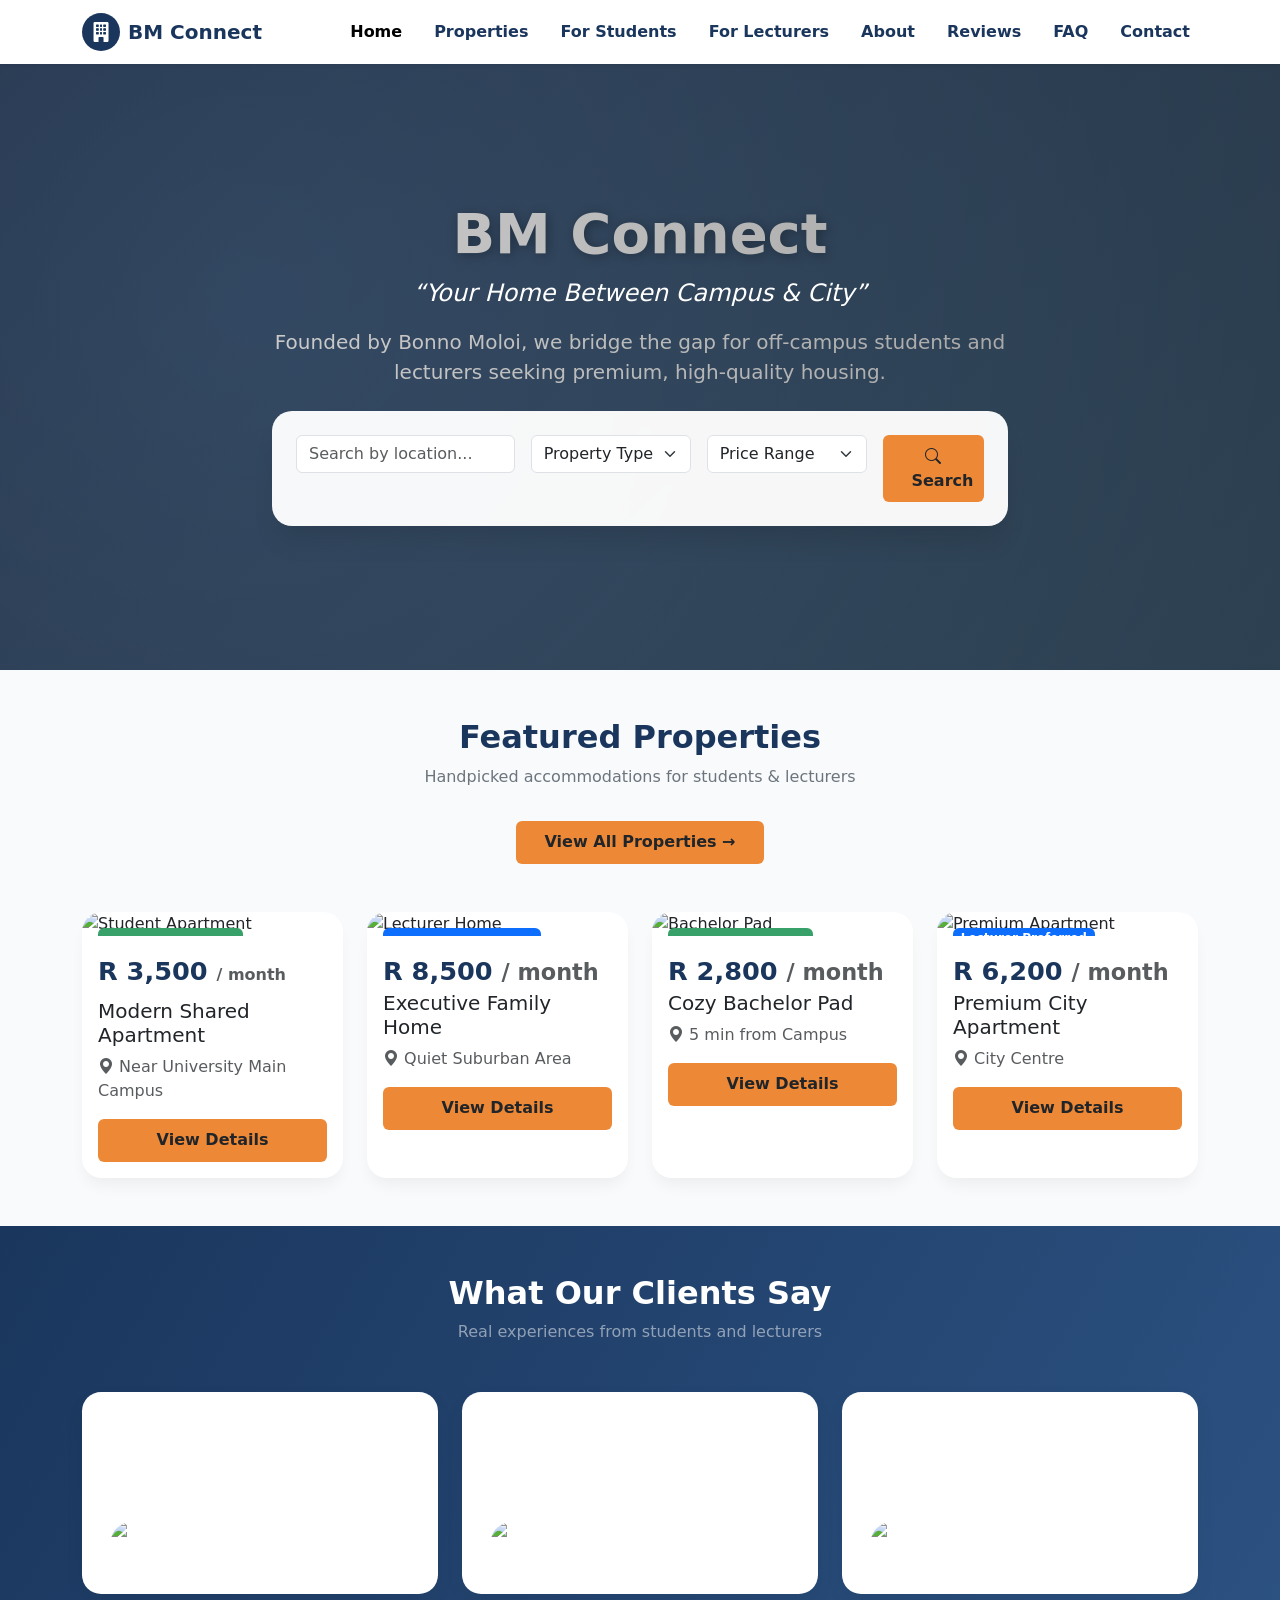
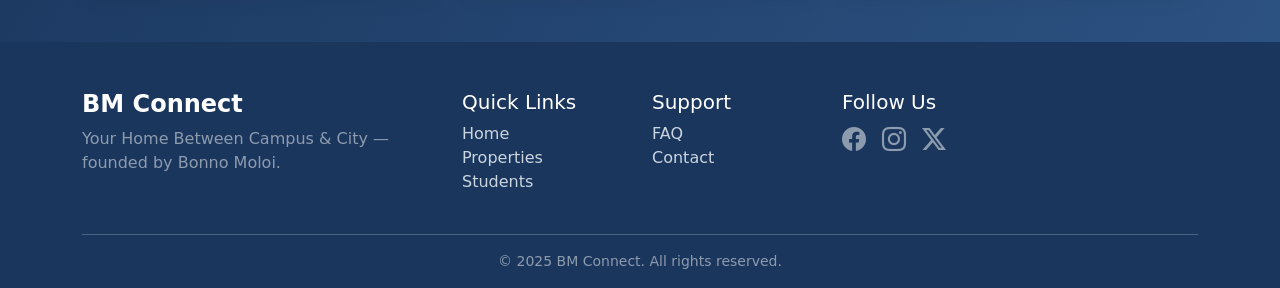
==== index.html @ 3370042e "Update index.html" ====
<!DOCTYPE html>
<html lang="en">
<head>
    <meta charset="UTF-8">
    <meta name="viewport" content="width=device-width, initial-scale=1.0">
    <title>BM Connect - Your Home Between Campus & City</title>
    <!-- Bootstrap 5 CSS + Icons -->
    <link href="https://cdn.jsdelivr.net/npm/bootstrap@5.3.0-alpha1/dist/css/bootstrap.min.css" rel="stylesheet">
    <link rel="stylesheet" href="https://cdn.jsdelivr.net/npm/bootstrap-icons@1.11.3/font/bootstrap-icons.min.css">
    <!-- Custom CSS -->
    <link rel="stylesheet" href="style.css">
</head>
<body>

    <!-- Navigation Bar -->
    <nav class="navbar navbar-expand-lg bg-white shadow-sm fixed-top py-2">
        <div class="container">
            <a class="navbar-brand fw-bold d-flex align-items-center" href="index.html">
                <div class="logo-icon me-2">
                    <i class="bi bi-building-fill text-white"></i>
                </div>
                <span style="color: #1a365d;">BM Connect</span>
            </a>
            <button class="navbar-toggler" type="button" data-bs-toggle="collapse" data-bs-target="#bmNavbar">
                <span class="navbar-toggler-icon"></span>
            </button>
            <div class="collapse navbar-collapse" id="bmNavbar">
                <ul class="navbar-nav ms-auto mb-2 mb-lg-0 gap-lg-3">
                    <li class="nav-item"><a class="nav-link active" href="index.html">Home</a></li>
                    <li class="nav-item"><a class="nav-link" href="properties.html">Properties</a></li>
                    <li class="nav-item"><a class="nav-link" href="student.html">For Students</a></li>
                    <li class="nav-item"><a class="nav-link" href="lecturer.html">For Lecturers</a></li>
                    <li class="nav-item"><a class="nav-link" href="about.html">About</a></li>
                    <li class="nav-item"><a class="nav-link" href="#reviews">Reviews</a></li>
                    <li class="nav-item"><a class="nav-link" href="faq.html">FAQ</a></li>
                    <li class="nav-item"><a class="nav-link" href="contact.html">Contact</a></li>
                </ul>
            </div>
        </div>
    </nav>

    <!-- Hero Section -->
    <section class="hero-section">
        <div class="container py-5">
            <div class="row justify-content-center text-center">
                <div class="col-lg-8">
                    <h1 class="hero-title">BM Connect</h1>
                    <p class="hero-tagline">“Your Home Between Campus & City”</p>
                    <p class="lead mb-4 opacity-90">Founded by Bonno Moloi, we bridge the gap for off-campus students and lecturers seeking premium, high-quality housing.</p>
                    <div class="search-card p-4 mt-3">
                        <div class="row g-3">
                            <div class="col-md-4"><input type="text" class="form-control" placeholder="Search by location..."></div>
                            <div class="col-md-3"><select class="form-select"><option>Property Type</option><option>Apartment</option><option>Shared</option></select></div>
                            <div class="col-md-3"><select class="form-select"><option>Price Range</option><option>R2,000 - 4,000</option><option>R4,000 - 7,000</option></select></div>
                            <div class="col-md-2"><button class="btn btn-bm w-100"><i class="bi bi-search"></i> Search</button></div>
                        </div>
                    </div>
                </div>
            </div>
        </div>
    </section>

    <!-- Featured Properties Preview -->
    <section class="py-5">
        <div class="container">
            <div class="text-center mb-5">
                <h2 class="fw-bold" style="color: var(--primary-dark);">Featured Properties</h2>
                <p class="text-secondary">Handpicked accommodations for students & lecturers</p>
                <a href="properties.html" class="btn btn-bm mt-3">View All Properties →</a>
            </div>
            <div class="row g-4">
                <div class="col-md-6 col-lg-3">
                    <div class="property-card card h-100">
                        <div class="position-relative overflow-hidden"><img src="images/property-student-1.jpg" class="property-img card-img-top" alt="Student Apartment"><span class="badge position-absolute top-0 start-0 m-3 badge-student px-3 py-2">Student Friendly</span></div>
                        <div class="card-body"><div class="price-tag">R 3,500 <small class="text-muted fs-6">/ month</small></div><h5 class="card-title mt-2">Modern Shared Apartment</h5><p class="card-text text-muted"><i class="bi bi-geo-alt-fill"></i> Near University Main Campus</p><a href="contact.html" class="btn btn-bm w-100">View Details</a></div>
                    </div>
                </div>
                <div class="col-md-6 col-lg-3">
                    <div class="property-card card h-100">
                        <div class="position-relative overflow-hidden"><img src="images/property-lecturer-1.jpg" class="property-img card-img-top" alt="Lecturer Home"><span class="badge position-absolute top-0 start-0 m-3 bg-primary px-3 py-2">Lecturer Preferred</span></div>
                        <div class="card-body"><div class="price-tag">R 8,500 <small class="text-muted">/ month</small></div><h5 class="card-title">Executive Family Home</h5><p class="card-text text-muted"><i class="bi bi-geo-alt-fill"></i> Quiet Suburban Area</p><a href="contact.html" class="btn btn-bm w-100">View Details</a></div>
                    </div>
                </div>
                <div class="col-md-6 col-lg-3">
                    <div class="property-card card h-100">
                        <div class="position-relative overflow-hidden"><img src="images/property-student-2.jpg" class="property-img card-img-top" alt="Bachelor Pad"><span class="badge position-absolute top-0 start-0 m-3 badge-student px-3 py-2">Student Friendly</span></div>
                        <div class="card-body"><div class="price-tag">R 2,800 <small class="text-muted">/ month</small></div><h5 class="card-title">Cozy Bachelor Pad</h5><p class="card-text text-muted"><i class="bi bi-geo-alt-fill"></i> 5 min from Campus</p><a href="contact.html" class="btn btn-bm w-100">View Details</a></div>
                    </div>
                </div>
                <div class="col-md-6 col-lg-3">
                    <div class="property-card card h-100">
                        <div class="position-relative overflow-hidden"><img src="images/property-lecturer-2.jpg" class="property-img card-img-top" alt="Premium Apartment"><span class="badge position-absolute top-0 start-0 m-3 bg-primary">Lecturer Preferred</span></div>
                        <div class="card-body"><div class="price-tag">R 6,200 <small class="text-muted">/ month</small></div><h5 class="card-title">Premium City Apartment</h5><p class="card-text text-muted"><i class="bi bi-geo-alt-fill"></i> City Centre</p><a href="contact.html" class="btn btn-bm w-100">View Details</a></div>
                    </div>
                </div>
            </div>
        </div>
    </section>

    <!-- Reviews Section Preview -->
    <section id="reviews" class="py-5" style="background: linear-gradient(120deg, #1a365d, #2c5282); color: white;">
        <div class="container">
            <div class="text-center mb-5"><h2 class="fw-bold text-white">What Our Clients Say</h2><p class="text-white-50">Real experiences from students and lecturers</p></div>
            <div class="row g-4">
                <div class="col-md-4"><div class="review-card-custom"><div class="star-rating mb-2"></div><p>"BM Connect helped me find a safe, affordable apartment steps from campus. Great support!"</p><div class="d-flex align-items-center mt-3"><img src="images/reviewer-1.jpg" class="rounded-circle me-3" width="50" alt="Reviewer"><div><strong>Thabo M.</strong><br><small>3rd Year Student</small></div></div></div></div>
                <div class="col-md-4"><div class="review-card-custom"><div class="star-rating mb-2"></div><p>"As a lecturer, I needed peace and quiet. BM Connect found my family a perfect home."</p><div class="d-flex align-items-center mt-3"><img src="images/reviewer-2.jpg" class="rounded-circle me-3" width="50" alt="Reviewer"><div><strong>Dr. Sarah K.</strong><br><small>Senior Lecturer</small></div></div></div></div>
                <div class="col-md-4"><div class="review-card-custom"><div class="star-rating mb-2"></div><p>"Transparent pricing, real images, and fast response. Highly recommend BM Connect!"</p><div class="d-flex align-items-center mt-3"><img src="images/reviewer-3.jpg" class="rounded-circle me-3" width="50" alt="Reviewer"><div><strong>Lerato D.</strong><br><small>Postgraduate</small></div></div></div></div>
            </div>
        </div>
    </section>

    <!-- Footer -->
    <footer class="pt-5 pb-3">
        <div class="container">
            <div class="row gy-4">
                <div class="col-md-4"><h4 class="fw-bold text-white">BM Connect</h4><p class="text-white-50">Your Home Between Campus & City — founded by Bonno Moloi.</p></div>
                <div class="col-md-2"><h5 class="text-white">Quick Links</h5><ul class="list-unstyled"><li><a href="index.html" class="footer-link">Home</a></li><li><a href="properties.html" class="footer-link">Properties</a></li><li><a href="student.html" class="footer-link">Students</a></li></ul></div>
                <div class="col-md-2"><h5 class="text-white">Support</h5><ul class="list-unstyled"><li><a href="faq.html" class="footer-link">FAQ</a></li><li><a href="contact.html" class="footer-link">Contact</a></li></ul></div>
                <div class="col-md-4"><h5 class="text-white">Follow Us</h5><div class="d-flex gap-3 fs-4"><i class="bi bi-facebook text-white-50"></i><i class="bi bi-instagram text-white-50"></i><i class="bi bi-twitter-x text-white-50"></i></div></div>
            </div>
            <hr class="mt-4 opacity-25"><div class="text-center text-white-50 small">© 2025 BM Connect. All rights reserved.</div>
        </div>
    </footer>

    <script src="https://cdn.jsdelivr.net/npm/bootstrap@5.3.0-alpha1/dist/js/bootstrap.bundle.min.js"></script>
</body>
</html>
---- style.css ----
/* style.css */
/* CSS3 Custom Properties & additional styling beyond Bootstrap */
:root {
    --primary-dark: #1a365d;
    --primary-soft: #2c5282;
    --accent-orange: #ed8936;
    --accent-hover: #dd6b20;
    --text-muted-custom: #4a5568;
    --shadow-custom: 0 20px 25px -5px rgba(0, 0, 0, 0.1), 0 10px 10px -5px rgba(0, 0, 0, 0.02);
    --transition-smooth: all 0.3s cubic-bezier(0.25, 0.46, 0.45, 0.94);
}

body {
    font-family: 'Segoe UI', system-ui, 'Helvetica Neue', sans-serif;
    scroll-behavior: smooth;
    background-color: #f8fafc;
}

/* Navbar brand logo enhancement */
.navbar-brand .logo-icon {
    background: var(--primary-dark);
    width: 38px;
    height: 38px;
    display: inline-flex;
    align-items: center;
    justify-content: center;
    border-radius: 50%;
    margin-right: 8px;
    transition: var(--transition-smooth);
}

.navbar-brand:hover .logo-icon {
    transform: scale(1.05);
    background: var(--accent-orange);
}

.nav-link {
    font-weight: 600;
    color: var(--primary-dark);
    transition: var(--transition-smooth);
    position: relative;
}

.nav-link:hover, .nav-link.active {
    color: var(--accent-orange);
}

.nav-link::after {
    content: '';
    position: absolute;
    bottom: 0;
    left: 0;
    width: 0;
    height: 2px;
    background: var(--accent-orange);
    transition: width 0.25s ease;
}

.nav-link:hover::after {
    width: 100%;
}

/* Hero with Background Image CSS3 */
.hero-section {
    position: relative;
    background: linear-gradient(135deg, rgba(26,54,93,0.85), rgba(44,82,114,0.85)), url('images/hero-bg.jpg');
    background-size: cover;
    background-position: center 30%;
    padding: 6rem 0;
    margin-top: 56px;
    color: white;
}

.hero-section::before {
    content: '';
    position: absolute;
    inset: 0;
    background: radial-gradient(circle at 20% 40%, rgba(0,0,0,0.2) 0%, rgba(0,0,0,0.4) 100%);
    pointer-events: none;
}

.hero-title {
    font-size: 3.5rem;
    font-weight: 800;
    text-shadow: 2px 2px 12px rgba(0,0,0,0.3);
    animation: fadeInUp 0.7s ease-out;
}

.hero-tagline {
    font-size: 1.5rem;
    font-style: italic;
    font-weight: 500;
    animation: fadeInUp 0.7s 0.1s both;
}

.search-card {
    background: rgba(255,255,255,0.96);
    border-radius: 20px;
    backdrop-filter: blur(2px);
    box-shadow: var(--shadow-custom);
    animation: fadeInUp 0.7s 0.2s both;
}

@keyframes fadeInUp {
    from {
        opacity: 0;
        transform: translateY(30px);
    }
    to {
        opacity: 1;
        transform: translateY(0);
    }
}

/* Property card customization */
.property-card {
    border: none;
    border-radius: 1.25rem;
    overflow: hidden;
    transition: var(--transition-smooth);
    box-shadow: 0 10px 15px -3px rgba(0,0,0,0.05);
}

.property-card:hover {
    transform: translateY(-10px);
    box-shadow: 0 25px 30px -12px rgba(0,0,0,0.2);
}

.property-img {
    height: 220px;
    object-fit: cover;
    transition: transform 0.5s ease;
}

.property-card:hover .property-img {
    transform: scale(1.05);
}

.badge-student {
    background-color: #38a169;
}

.badge-lecturer {
    background-color: var(--primary-dark);
}

.price-tag {
    font-size: 1.6rem;
    font-weight: 800;
    color: var(--primary-dark);
}

/* Audience sections with image grids */
.audience-card {
    border-radius: 1.5rem;
    overflow: hidden;
    transition: all 0.3s;
    background: white;
}

.audience-img-main {
    height: 320px;
    object-fit: cover;
    width: 100%;
}

.mini-gallery img {
    height: 100px;
    object-fit: cover;
    border-radius: 1rem;
    transition: 0.2s;
    cursor: pointer;
}

.mini-gallery img:hover {
    transform: scale(1.02);
    box-shadow: 0 8px 20px rgba(0,0,0,0.1);
}

.feature-icon {
    background: var(--accent-orange);
    width: 28px;
    height: 28px;
    display: inline-flex;
    align-items: center;
    justify-content: center;
    border-radius: 50%;
    color: white;
    font-size: 0.85rem;
    margin-right: 12px;
}

/* About stats */
.stat-circle {
    background: #eef2ff;
    border-radius: 1rem;
    padding: 1.2rem;
    text-align: center;
}

.stat-number {
    font-size: 2.2rem;
    font-weight: 800;
    color: var(--primary-dark);
}

/* Review cards */
.review-card-custom {
    background: white;
    border-radius: 1.2rem;
    padding: 1.8rem;
    box-shadow: 0 8px 20px rgba(0,0,0,0.05);
    transition: 0.2s;
    height: 100%;
}

.review-card-custom:hover {
    transform: translateY(-5px);
}

.star-rating {
    color: #fbbf24;
    letter-spacing: 2px;
}

/* FAQ Accordion custom */
.faq-accordion .accordion-button:not(.collapsed) {
    background-color: var(--primary-dark);
    color: white;
}

.faq-accordion .accordion-button:focus {
    box-shadow: none;
    border-color: var(--accent-orange);
}

/* Contact & Map */
.contact-icon {
    width: 48px;
    height: 48px;
    background: var(--primary-dark);
    border-radius: 50%;
    display: inline-flex;
    align-items: center;
    justify-content: center;
    color: white;
    font-size: 1.3rem;
}

.map-placeholder {
    background: #e2e8f0;
    border-radius: 1rem;
    height: 200px;
    background-image: url('images/map-location.jpg');
    background-size: cover;
    background-position: center;
}

footer {
    background: var(--primary-dark);
    color: #e2e8f0;
}

.footer-link {
    color: #cbd5e0;
    text-decoration: none;
    transition: 0.2s;
}

.footer-link:hover {
    color: var(--accent-orange);
    padding-left: 5px;
}

.btn-bm {
    background: var(--accent-orange);
    border: none;
    padding: 0.6rem 1.8rem;
    font-weight: 600;
    transition: 0.2s;
}

.btn-bm:hover {
    background: var(--accent-hover);
    transform: translateY(-2px);
    box-shadow: 0 8px 20px rgba(237,137,54,0.3);
}

.btn-outline-bm {
    border: 2px solid var(--accent-orange);
    color: var(--accent-orange);
    background: transparent;
}

.btn-outline-bm:hover {
    background: var(--accent-orange);
    color: white;
}

.page-header {
    background: linear-gradient(135deg, var(--primary-dark), var(--primary-soft));
    color: white;
    padding: 100px 0 60px;
    margin-top: 56px;
    text-align: center;
}

.page-header h1 {
    font-size: 3rem;
    font-weight: 800;
}

@media (max-width: 768px) {
    .hero-title {
        font-size: 2.2rem;
    }
    .hero-tagline {
        font-size: 1.2rem;
    }
    .page-header h1 {
        font-size: 2rem;
    }
}
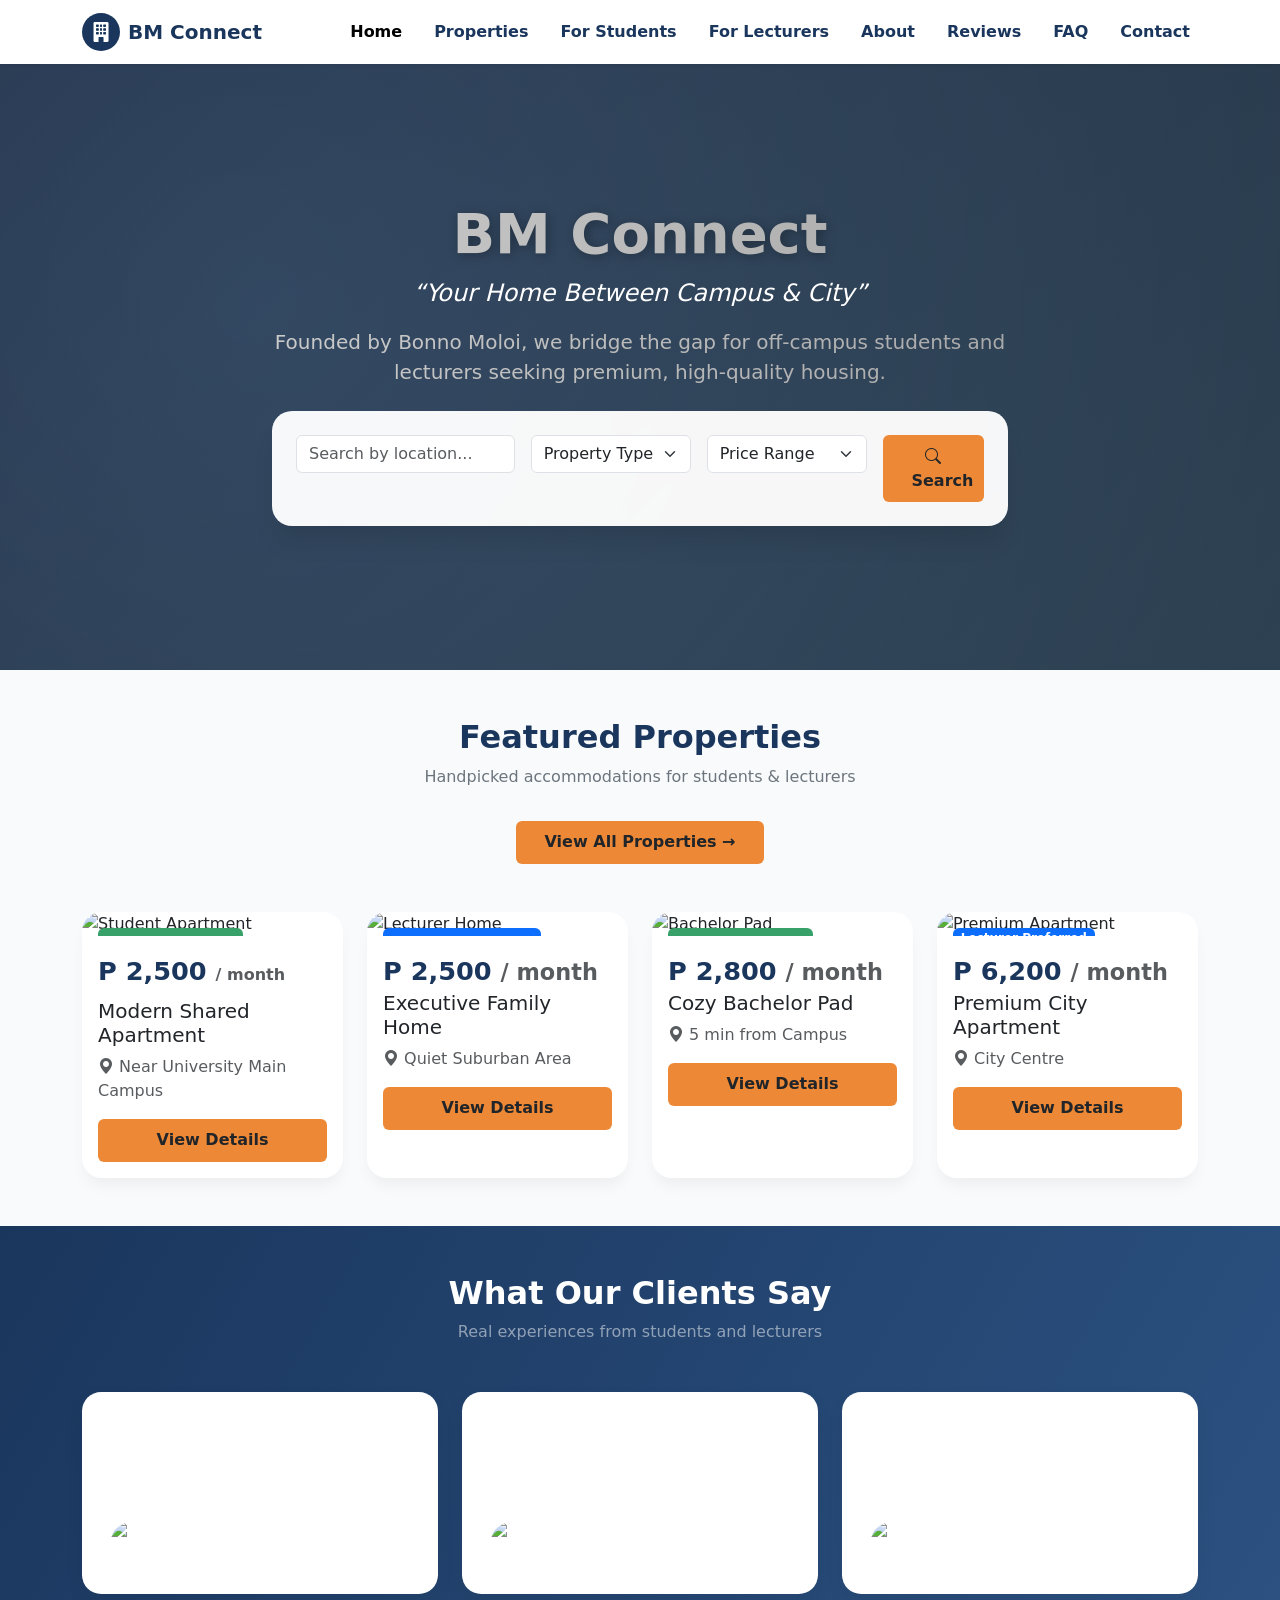
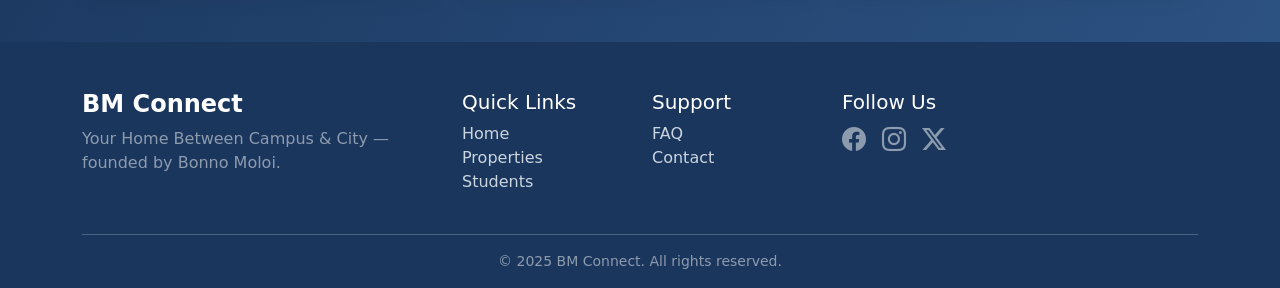
==== commit ad529907: "Update index.html" ====
--- a/index.html
+++ b/index.html
@@ -51,7 +51,7 @@
                         <div class="row g-3">
                             <div class="col-md-4"><input type="text" class="form-control" placeholder="Search by location..."></div>
                             <div class="col-md-3"><select class="form-select"><option>Property Type</option><option>Apartment</option><option>Shared</option></select></div>
-                            <div class="col-md-3"><select class="form-select"><option>Price Range</option><option>R2,000 - 4,000</option><option>R4,000 - 7,000</option></select></div>
+                            <div class="col-md-3"><select class="form-select"><option>Price Range</option><option>P2,000 - 3,000</option><option>P4,000 - 7,000</option></select></div>
                             <div class="col-md-2"><button class="btn btn-bm w-100"><i class="bi bi-search"></i> Search</button></div>
                         </div>
                     </div>
@@ -72,25 +72,25 @@
                 <div class="col-md-6 col-lg-3">
                     <div class="property-card card h-100">
                         <div class="position-relative overflow-hidden"><img src="images/property-student-1.jpg" class="property-img card-img-top" alt="Student Apartment"><span class="badge position-absolute top-0 start-0 m-3 badge-student px-3 py-2">Student Friendly</span></div>
-                        <div class="card-body"><div class="price-tag">R 3,500 <small class="text-muted fs-6">/ month</small></div><h5 class="card-title mt-2">Modern Shared Apartment</h5><p class="card-text text-muted"><i class="bi bi-geo-alt-fill"></i> Near University Main Campus</p><a href="contact.html" class="btn btn-bm w-100">View Details</a></div>
+                        <div class="card-body"><div class="price-tag">P 2,500 <small class="text-muted fs-6">/ month</small></div><h5 class="card-title mt-2">Modern Shared Apartment</h5><p class="card-text text-muted"><i class="bi bi-geo-alt-fill"></i> Near University Main Campus</p><a href="contact.html" class="btn btn-bm w-100">View Details</a></div>
                     </div>
                 </div>
                 <div class="col-md-6 col-lg-3">
                     <div class="property-card card h-100">
                         <div class="position-relative overflow-hidden"><img src="images/property-lecturer-1.jpg" class="property-img card-img-top" alt="Lecturer Home"><span class="badge position-absolute top-0 start-0 m-3 bg-primary px-3 py-2">Lecturer Preferred</span></div>
-                        <div class="card-body"><div class="price-tag">R 8,500 <small class="text-muted">/ month</small></div><h5 class="card-title">Executive Family Home</h5><p class="card-text text-muted"><i class="bi bi-geo-alt-fill"></i> Quiet Suburban Area</p><a href="contact.html" class="btn btn-bm w-100">View Details</a></div>
+                        <div class="card-body"><div class="price-tag">P 2,500 <small class="text-muted">/ month</small></div><h5 class="card-title">Executive Family Home</h5><p class="card-text text-muted"><i class="bi bi-geo-alt-fill"></i> Quiet Suburban Area</p><a href="contact.html" class="btn btn-bm w-100">View Details</a></div>
                     </div>
                 </div>
                 <div class="col-md-6 col-lg-3">
                     <div class="property-card card h-100">
                         <div class="position-relative overflow-hidden"><img src="images/property-student-2.jpg" class="property-img card-img-top" alt="Bachelor Pad"><span class="badge position-absolute top-0 start-0 m-3 badge-student px-3 py-2">Student Friendly</span></div>
-                        <div class="card-body"><div class="price-tag">R 2,800 <small class="text-muted">/ month</small></div><h5 class="card-title">Cozy Bachelor Pad</h5><p class="card-text text-muted"><i class="bi bi-geo-alt-fill"></i> 5 min from Campus</p><a href="contact.html" class="btn btn-bm w-100">View Details</a></div>
+                        <div class="card-body"><div class="price-tag">P 2,800 <small class="text-muted">/ month</small></div><h5 class="card-title">Cozy Bachelor Pad</h5><p class="card-text text-muted"><i class="bi bi-geo-alt-fill"></i> 5 min from Campus</p><a href="contact.html" class="btn btn-bm w-100">View Details</a></div>
                     </div>
                 </div>
                 <div class="col-md-6 col-lg-3">
                     <div class="property-card card h-100">
                         <div class="position-relative overflow-hidden"><img src="images/property-lecturer-2.jpg" class="property-img card-img-top" alt="Premium Apartment"><span class="badge position-absolute top-0 start-0 m-3 bg-primary">Lecturer Preferred</span></div>
-                        <div class="card-body"><div class="price-tag">R 6,200 <small class="text-muted">/ month</small></div><h5 class="card-title">Premium City Apartment</h5><p class="card-text text-muted"><i class="bi bi-geo-alt-fill"></i> City Centre</p><a href="contact.html" class="btn btn-bm w-100">View Details</a></div>
+                        <div class="card-body"><div class="price-tag">P 6,200 <small class="text-muted">/ month</small></div><h5 class="card-title">Premium City Apartment</h5><p class="card-text text-muted"><i class="bi bi-geo-alt-fill"></i> City Centre</p><a href="contact.html" class="btn btn-bm w-100">View Details</a></div>
                     </div>
                 </div>
             </div>
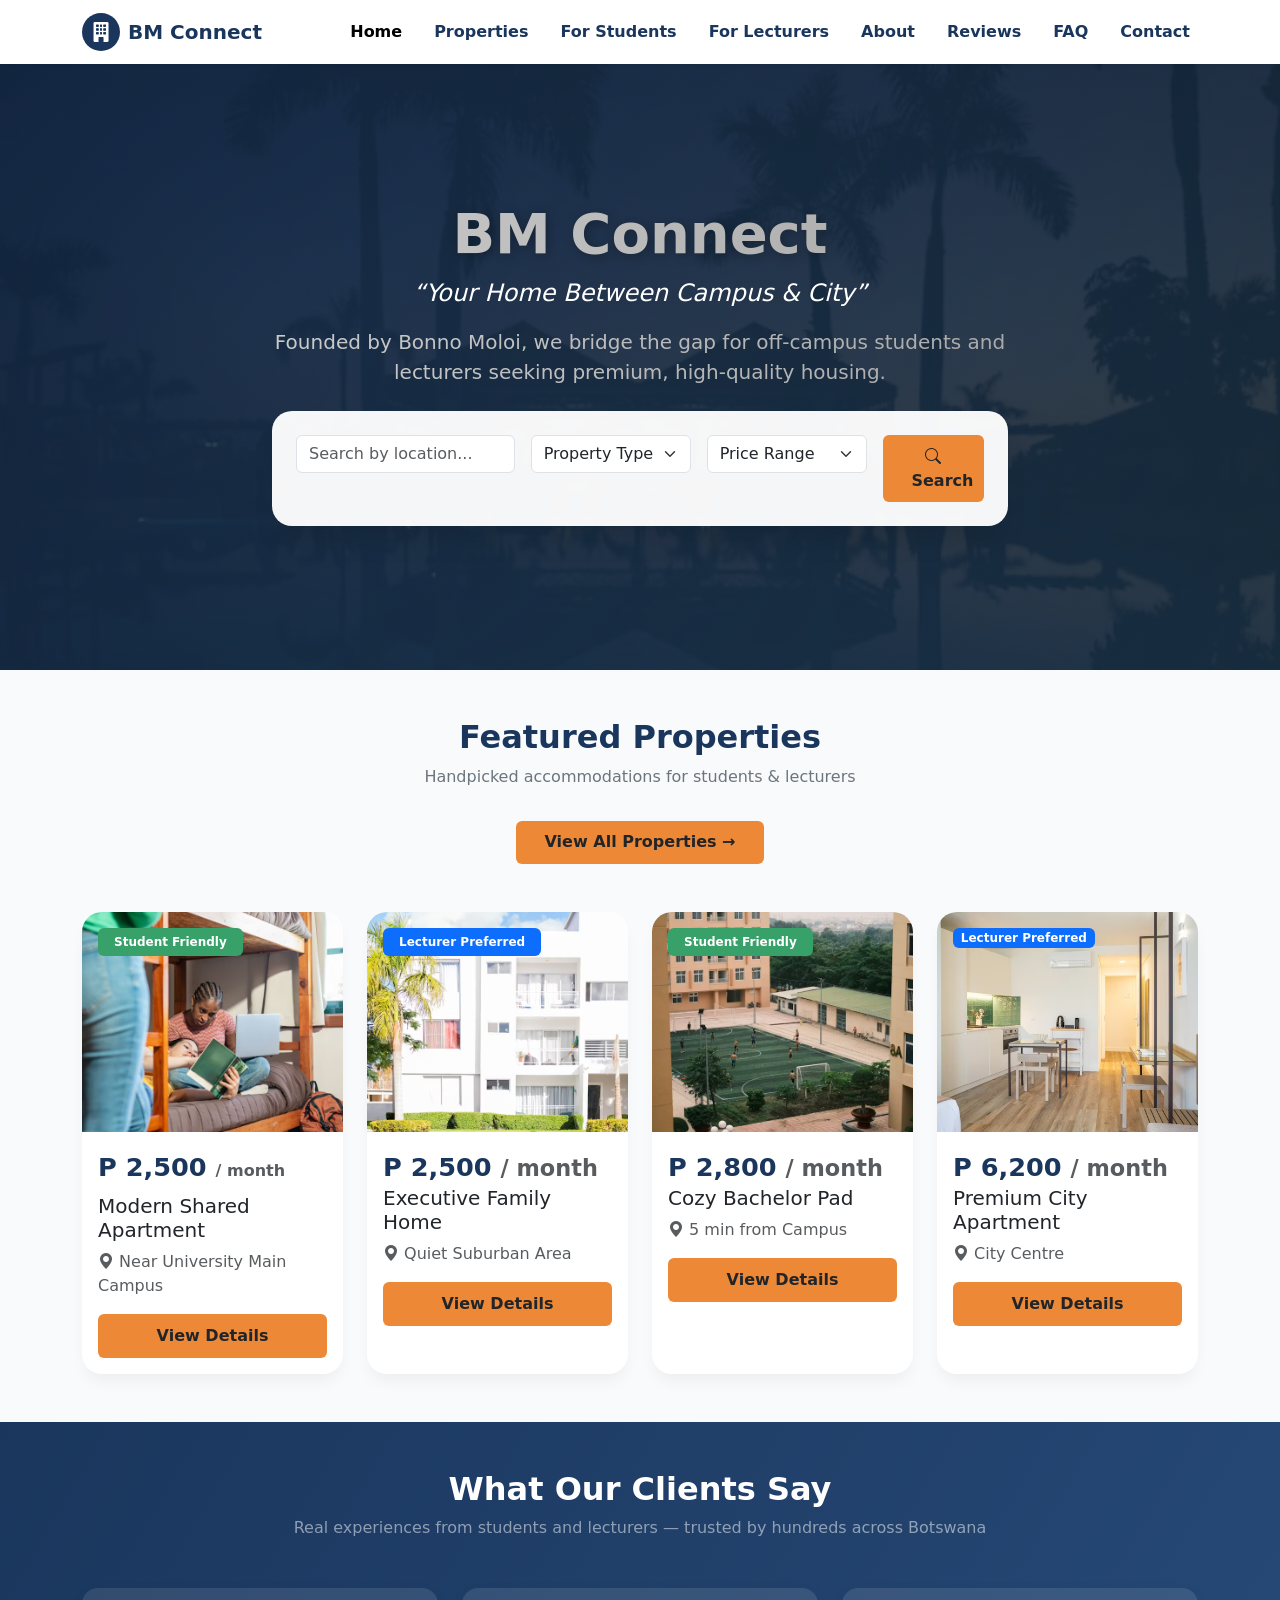
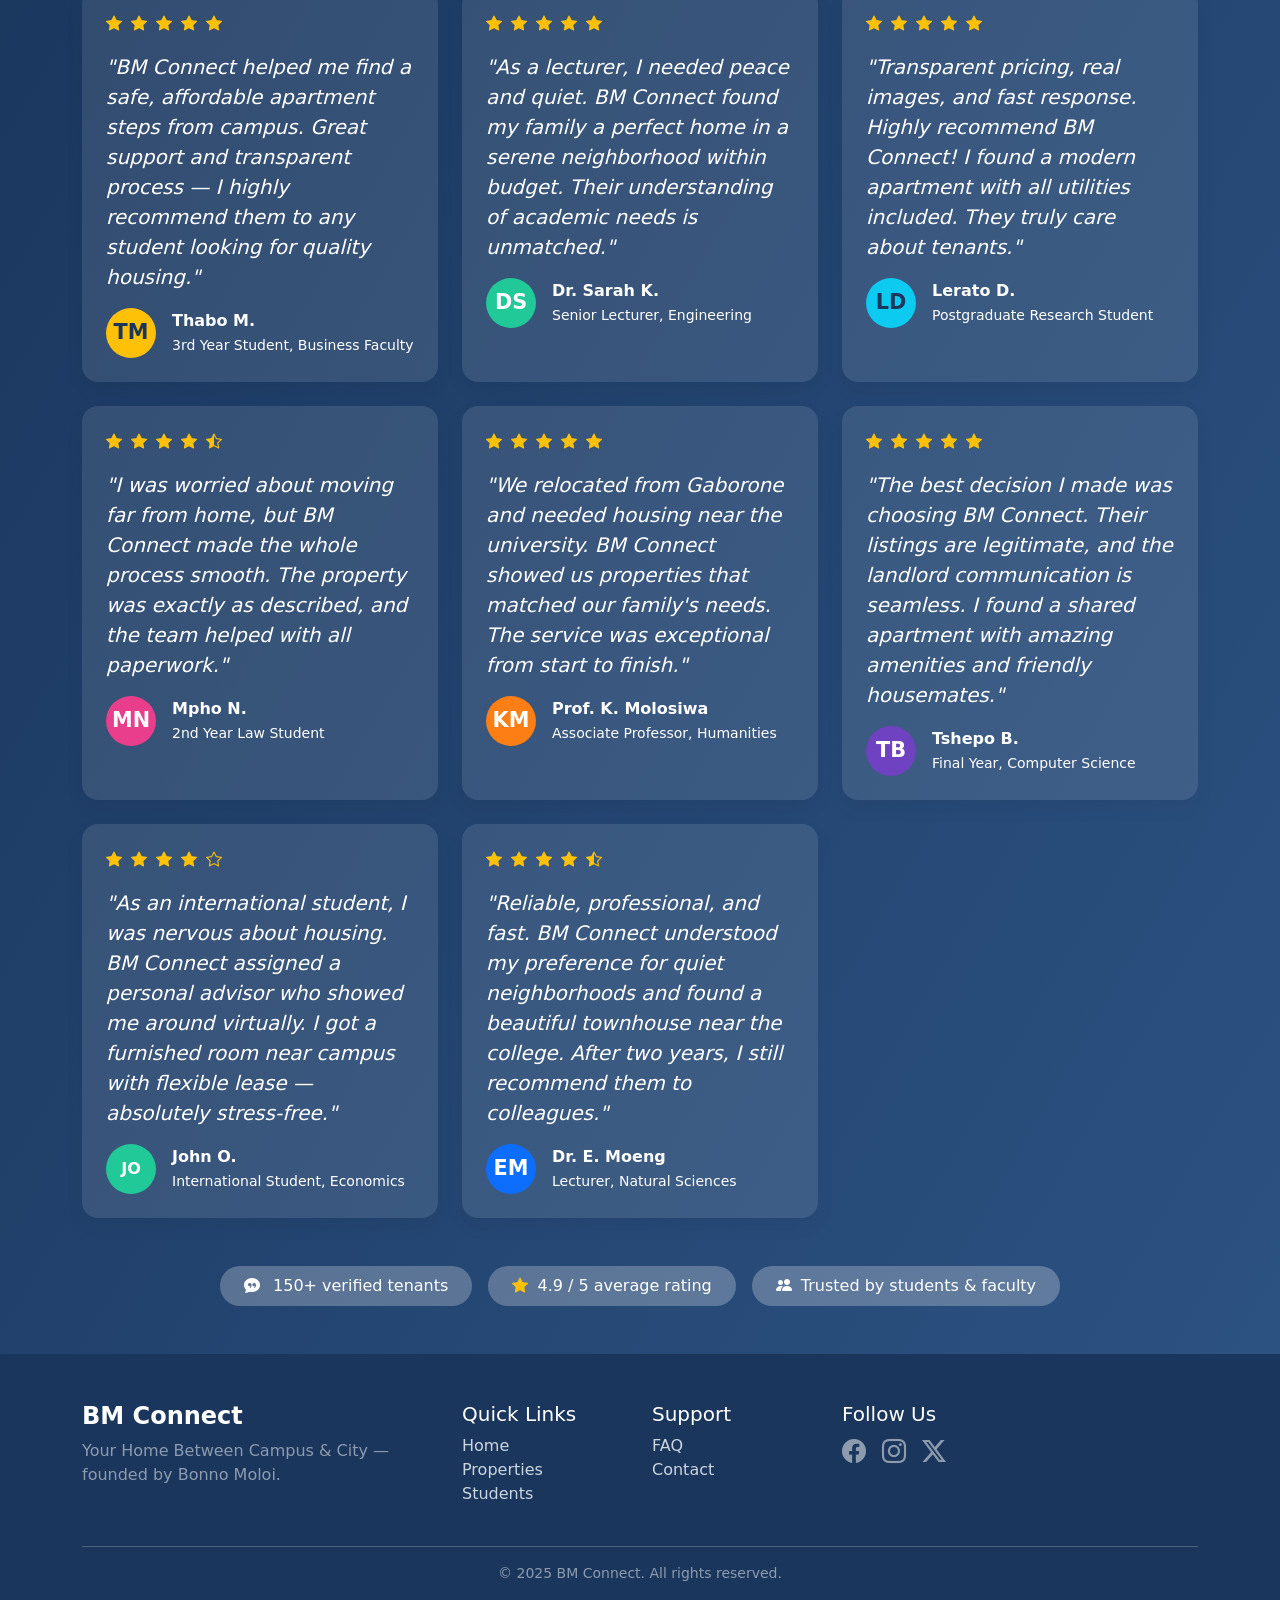
==== commit 31ccff7e: "Update index.html" ====
--- a/index.html
+++ b/index.html
@@ -97,14 +97,158 @@
         </div>
     </section>
 
-    <!-- Reviews Section Preview -->
+    <!-- Reviews Section Preview - enriched with additional client reviews and authentic details -->
     <section id="reviews" class="py-5" style="background: linear-gradient(120deg, #1a365d, #2c5282); color: white;">
         <div class="container">
-            <div class="text-center mb-5"><h2 class="fw-bold text-white">What Our Clients Say</h2><p class="text-white-50">Real experiences from students and lecturers</p></div>
+            <div class="text-center mb-5">
+                <h2 class="fw-bold text-white">What Our Clients Say</h2>
+                <p class="text-white-50">Real experiences from students and lecturers — trusted by hundreds across Botswana</p>
+            </div>
             <div class="row g-4">
-                <div class="col-md-4"><div class="review-card-custom"><div class="star-rating mb-2"></div><p>"BM Connect helped me find a safe, affordable apartment steps from campus. Great support!"</p><div class="d-flex align-items-center mt-3"><img src="images/reviewer-1.jpg" class="rounded-circle me-3" width="50" alt="Reviewer"><div><strong>Thabo M.</strong><br><small>3rd Year Student</small></div></div></div></div>
-                <div class="col-md-4"><div class="review-card-custom"><div class="star-rating mb-2"></div><p>"As a lecturer, I needed peace and quiet. BM Connect found my family a perfect home."</p><div class="d-flex align-items-center mt-3"><img src="images/reviewer-2.jpg" class="rounded-circle me-3" width="50" alt="Reviewer"><div><strong>Dr. Sarah K.</strong><br><small>Senior Lecturer</small></div></div></div></div>
-                <div class="col-md-4"><div class="review-card-custom"><div class="star-rating mb-2"></div><p>"Transparent pricing, real images, and fast response. Highly recommend BM Connect!"</p><div class="d-flex align-items-center mt-3"><img src="images/reviewer-3.jpg" class="rounded-circle me-3" width="50" alt="Reviewer"><div><strong>Lerato D.</strong><br><small>Postgraduate</small></div></div></div></div>
+                <!-- existing first review (enhanced with star rating) -->
+                <div class="col-md-4">
+                    <div class="review-card-custom p-4 rounded-4 bg-white bg-opacity-10 h-100">
+                        <div class="star-rating mb-3">
+                            <i class="bi bi-star-fill text-warning"></i>
+                            <i class="bi bi-star-fill text-warning"></i>
+                            <i class="bi bi-star-fill text-warning"></i>
+                            <i class="bi bi-star-fill text-warning"></i>
+                            <i class="bi bi-star-fill text-warning"></i>
+                        </div>
+                        <p class="fs-5 fst-italic">"BM Connect helped me find a safe, affordable apartment steps from campus. Great support and transparent process — I highly recommend them to any student looking for quality housing."</p>
+                        <div class="d-flex align-items-center mt-3">
+                            <div class="rounded-circle me-3 d-flex align-items-center justify-content-center" style="width: 50px; height: 50px; background: #ffc107; color:#1a365d; font-weight: bold; font-size:1.3rem;">TM</div>
+                            <div><strong>Thabo M.</strong><br><small>3rd Year Student, Business Faculty</small></div>
+                        </div>
+                    </div>
+                </div>
+                <!-- existing second review (enhanced with star rating) -->
+                <div class="col-md-4">
+                    <div class="review-card-custom p-4 rounded-4 bg-white bg-opacity-10 h-100">
+                        <div class="star-rating mb-3">
+                            <i class="bi bi-star-fill text-warning"></i>
+                            <i class="bi bi-star-fill text-warning"></i>
+                            <i class="bi bi-star-fill text-warning"></i>
+                            <i class="bi bi-star-fill text-warning"></i>
+                            <i class="bi bi-star-fill text-warning"></i>
+                        </div>
+                        <p class="fs-5 fst-italic">"As a lecturer, I needed peace and quiet. BM Connect found my family a perfect home in a serene neighborhood within budget. Their understanding of academic needs is unmatched."</p>
+                        <div class="d-flex align-items-center mt-3">
+                            <div class="rounded-circle me-3 d-flex align-items-center justify-content-center" style="width: 50px; height: 50px; background: #20c997; color:#fff; font-weight: bold; font-size:1.3rem;">DS</div>
+                            <div><strong>Dr. Sarah K.</strong><br><small>Senior Lecturer, Engineering</small></div>
+                        </div>
+                    </div>
+                </div>
+                <!-- existing third review (enhanced with star rating) -->
+                <div class="col-md-4">
+                    <div class="review-card-custom p-4 rounded-4 bg-white bg-opacity-10 h-100">
+                        <div class="star-rating mb-3">
+                            <i class="bi bi-star-fill text-warning"></i>
+                            <i class="bi bi-star-fill text-warning"></i>
+                            <i class="bi bi-star-fill text-warning"></i>
+                            <i class="bi bi-star-fill text-warning"></i>
+                            <i class="bi bi-star-fill text-warning"></i>
+                        </div>
+                        <p class="fs-5 fst-italic">"Transparent pricing, real images, and fast response. Highly recommend BM Connect! I found a modern apartment with all utilities included. They truly care about tenants."</p>
+                        <div class="d-flex align-items-center mt-3">
+                            <div class="rounded-circle me-3 d-flex align-items-center justify-content-center" style="width: 50px; height: 50px; background: #0dcaf0; color:#1a365d; font-weight: bold; font-size:1.3rem;">LD</div>
+                            <div><strong>Lerato D.</strong><br><small>Postgraduate Research Student</small></div>
+                        </div>
+                    </div>
+                </div>
+                <!-- additional review 4: more student experience -->
+                <div class="col-md-4">
+                    <div class="review-card-custom p-4 rounded-4 bg-white bg-opacity-10 h-100">
+                        <div class="star-rating mb-3">
+                            <i class="bi bi-star-fill text-warning"></i>
+                            <i class="bi bi-star-fill text-warning"></i>
+                            <i class="bi bi-star-fill text-warning"></i>
+                            <i class="bi bi-star-fill text-warning"></i>
+                            <i class="bi bi-star-half text-warning"></i>
+                        </div>
+                        <p class="fs-5 fst-italic">"I was worried about moving far from home, but BM Connect made the whole process smooth. The property was exactly as described, and the team helped with all paperwork."</p>
+                        <div class="d-flex align-items-center mt-3">
+                            <div class="rounded-circle me-3 d-flex align-items-center justify-content-center" style="width: 50px; height: 50px; background: #e83e8c; color:white; font-weight: bold; font-size:1.3rem;">MN</div>
+                            <div><strong>Mpho N.</strong><br><small>2nd Year Law Student</small></div>
+                        </div>
+                    </div>
+                </div>
+                <!-- additional review 5: lecturer/family perspective -->
+                <div class="col-md-4">
+                    <div class="review-card-custom p-4 rounded-4 bg-white bg-opacity-10 h-100">
+                        <div class="star-rating mb-3">
+                            <i class="bi bi-star-fill text-warning"></i>
+                            <i class="bi bi-star-fill text-warning"></i>
+                            <i class="bi bi-star-fill text-warning"></i>
+                            <i class="bi bi-star-fill text-warning"></i>
+                            <i class="bi bi-star-fill text-warning"></i>
+                        </div>
+                        <p class="fs-5 fst-italic">"We relocated from Gaborone and needed housing near the university. BM Connect showed us properties that matched our family's needs. The service was exceptional from start to finish."</p>
+                        <div class="d-flex align-items-center mt-3">
+                            <div class="rounded-circle me-3 d-flex align-items-center justify-content-center" style="width: 50px; height: 50px; background: #fd7e14; color:white; font-weight: bold; font-size:1.3rem;">KM</div>
+                            <div><strong>Prof. K. Molosiwa</strong><br><small>Associate Professor, Humanities</small></div>
+                        </div>
+                    </div>
+                </div>
+                <!-- additional review 6: student satisfaction story -->
+                <div class="col-md-4">
+                    <div class="review-card-custom p-4 rounded-4 bg-white bg-opacity-10 h-100">
+                        <div class="star-rating mb-3">
+                            <i class="bi bi-star-fill text-warning"></i>
+                            <i class="bi bi-star-fill text-warning"></i>
+                            <i class="bi bi-star-fill text-warning"></i>
+                            <i class="bi bi-star-fill text-warning"></i>
+                            <i class="bi bi-star-fill text-warning"></i>
+                        </div>
+                        <p class="fs-5 fst-italic">"The best decision I made was choosing BM Connect. Their listings are legitimate, and the landlord communication is seamless. I found a shared apartment with amazing amenities and friendly housemates."</p>
+                        <div class="d-flex align-items-center mt-3">
+                            <div class="rounded-circle me-3 d-flex align-items-center justify-content-center" style="width: 50px; height: 50px; background: #6f42c1; color:white; font-weight: bold; font-size:1.3rem;">TB</div>
+                            <div><strong>Tshepo B.</strong><br><small>Final Year, Computer Science</small></div>
+                        </div>
+                    </div>
+                </div>
+                <!-- extra seventh review for more variety (international student) -->
+                <div class="col-md-4">
+                    <div class="review-card-custom p-4 rounded-4 bg-white bg-opacity-10 h-100">
+                        <div class="star-rating mb-3">
+                            <i class="bi bi-star-fill text-warning"></i>
+                            <i class="bi bi-star-fill text-warning"></i>
+                            <i class="bi bi-star-fill text-warning"></i>
+                            <i class="bi bi-star-fill text-warning"></i>
+                            <i class="bi bi-star text-warning"></i>
+                        </div>
+                        <p class="fs-5 fst-italic">"As an international student, I was nervous about housing. BM Connect assigned a personal advisor who showed me around virtually. I got a furnished room near campus with flexible lease — absolutely stress-free."</p>
+                        <div class="d-flex align-items-center mt-3">
+                            <div class="rounded-circle me-3 d-flex align-items-center justify-content-center" style="width: 50px; height: 50px; background: #20c997; color:#fff; font-weight: bold; font-size:1rem;">JO</div>
+                            <div><strong>John O.</strong><br><small>International Student, Economics</small></div>
+                        </div>
+                    </div>
+                </div>
+                <!-- review 8: Lecturer reliability -->
+                <div class="col-md-4">
+                    <div class="review-card-custom p-4 rounded-4 bg-white bg-opacity-10 h-100">
+                        <div class="star-rating mb-3">
+                            <i class="bi bi-star-fill text-warning"></i>
+                            <i class="bi bi-star-fill text-warning"></i>
+                            <i class="bi bi-star-fill text-warning"></i>
+                            <i class="bi bi-star-fill text-warning"></i>
+                            <i class="bi bi-star-half text-warning"></i>
+                        </div>
+                        <p class="fs-5 fst-italic">"Reliable, professional, and fast. BM Connect understood my preference for quiet neighborhoods and found a beautiful townhouse near the college. After two years, I still recommend them to colleagues."</p>
+                        <div class="d-flex align-items-center mt-3">
+                            <div class="rounded-circle me-3 d-flex align-items-center justify-content-center" style="width: 50px; height: 50px; background: #0d6efd; color:white; font-weight: bold; font-size:1.3rem;">EM</div>
+                            <div><strong>Dr. E. Moeng</strong><br><small>Lecturer, Natural Sciences</small></div>
+                        </div>
+                    </div>
+                </div>
+            </div>
+            <!-- extra trust element: average rating snippet (just visual, no code change apart from reviews) -->
+            <div class="text-center mt-5">
+                <div class="d-flex flex-wrap justify-content-center align-items-center gap-3">
+                    <div class="bg-white bg-opacity-25 rounded-pill px-4 py-2"><i class="bi bi-chat-quote-fill me-2"></i> 150+ verified tenants</div>
+                    <div class="bg-white bg-opacity-25 rounded-pill px-4 py-2"><i class="bi bi-star-fill text-warning me-1"></i> 4.9 / 5 average rating</div>
+                    <div class="bg-white bg-opacity-25 rounded-pill px-4 py-2"><i class="bi bi-people-fill me-1"></i> Trusted by students & faculty</div>
+                </div>
             </div>
         </div>
     </section>
@@ -123,5 +267,3 @@
     </footer>
 
     <script src="https://cdn.jsdelivr.net/npm/bootstrap@5.3.0-alpha1/dist/js/bootstrap.bundle.min.js"></script>
-</body>
-</html>
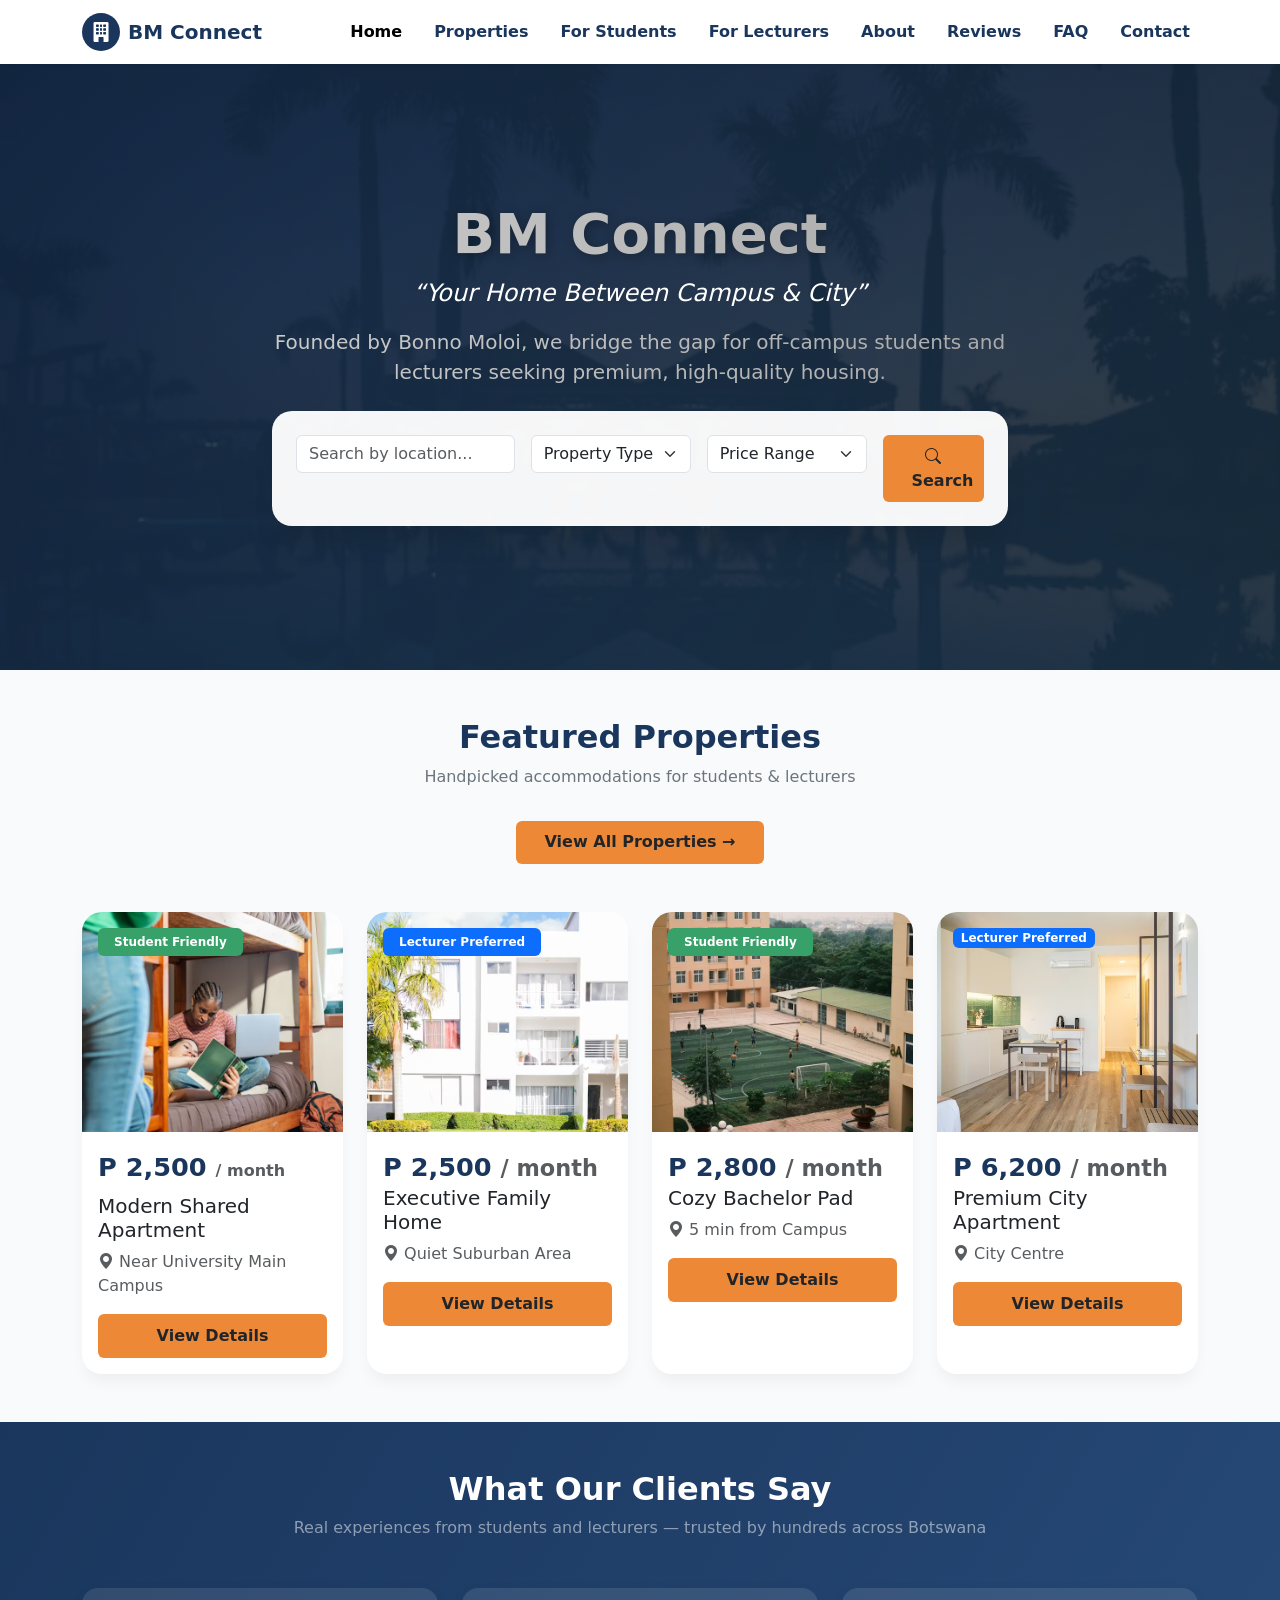
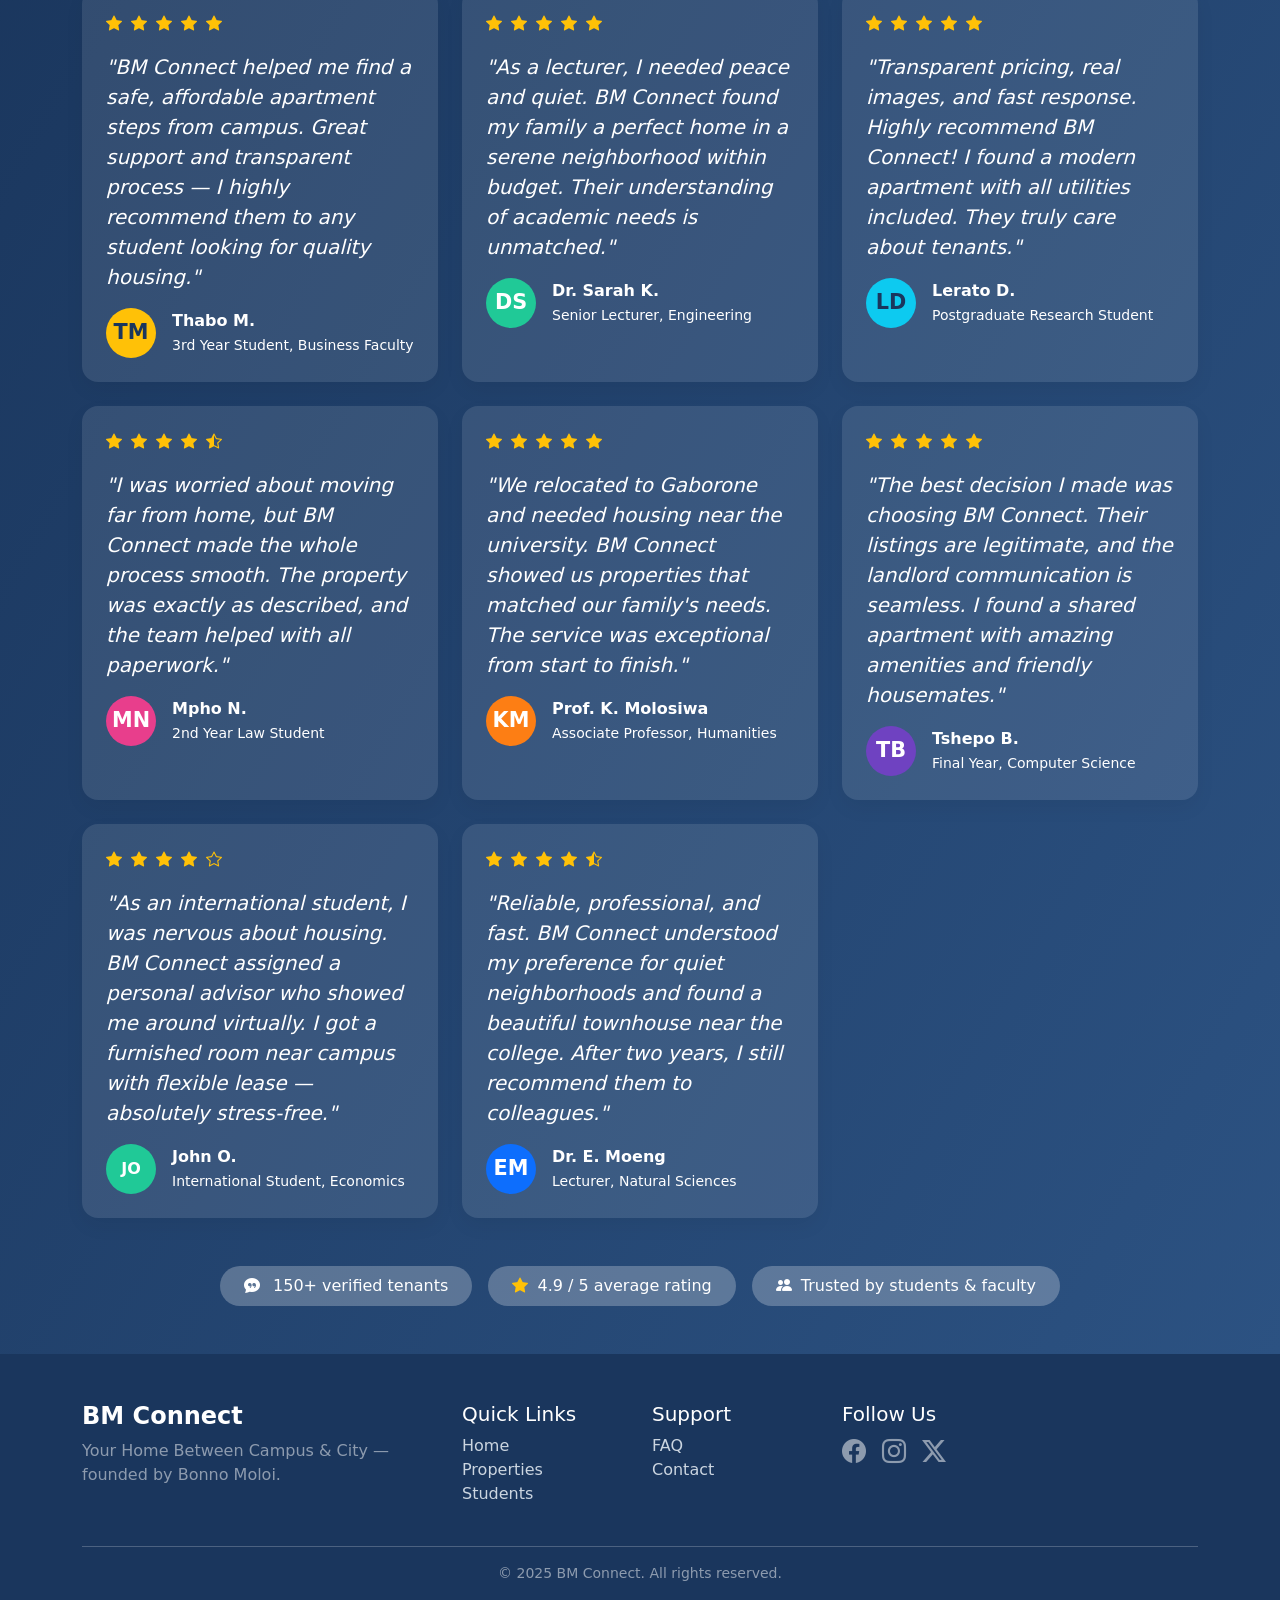
==== commit 26af6756: "Update index.html" ====
--- a/index.html
+++ b/index.html
@@ -183,7 +183,7 @@
                             <i class="bi bi-star-fill text-warning"></i>
                             <i class="bi bi-star-fill text-warning"></i>
                         </div>
-                        <p class="fs-5 fst-italic">"We relocated from Gaborone and needed housing near the university. BM Connect showed us properties that matched our family's needs. The service was exceptional from start to finish."</p>
+                        <p class="fs-5 fst-italic">"We relocated to Gaborone and needed housing near the university. BM Connect showed us properties that matched our family's needs. The service was exceptional from start to finish."</p>
                         <div class="d-flex align-items-center mt-3">
                             <div class="rounded-circle me-3 d-flex align-items-center justify-content-center" style="width: 50px; height: 50px; background: #fd7e14; color:white; font-weight: bold; font-size:1.3rem;">KM</div>
                             <div><strong>Prof. K. Molosiwa</strong><br><small>Associate Professor, Humanities</small></div>
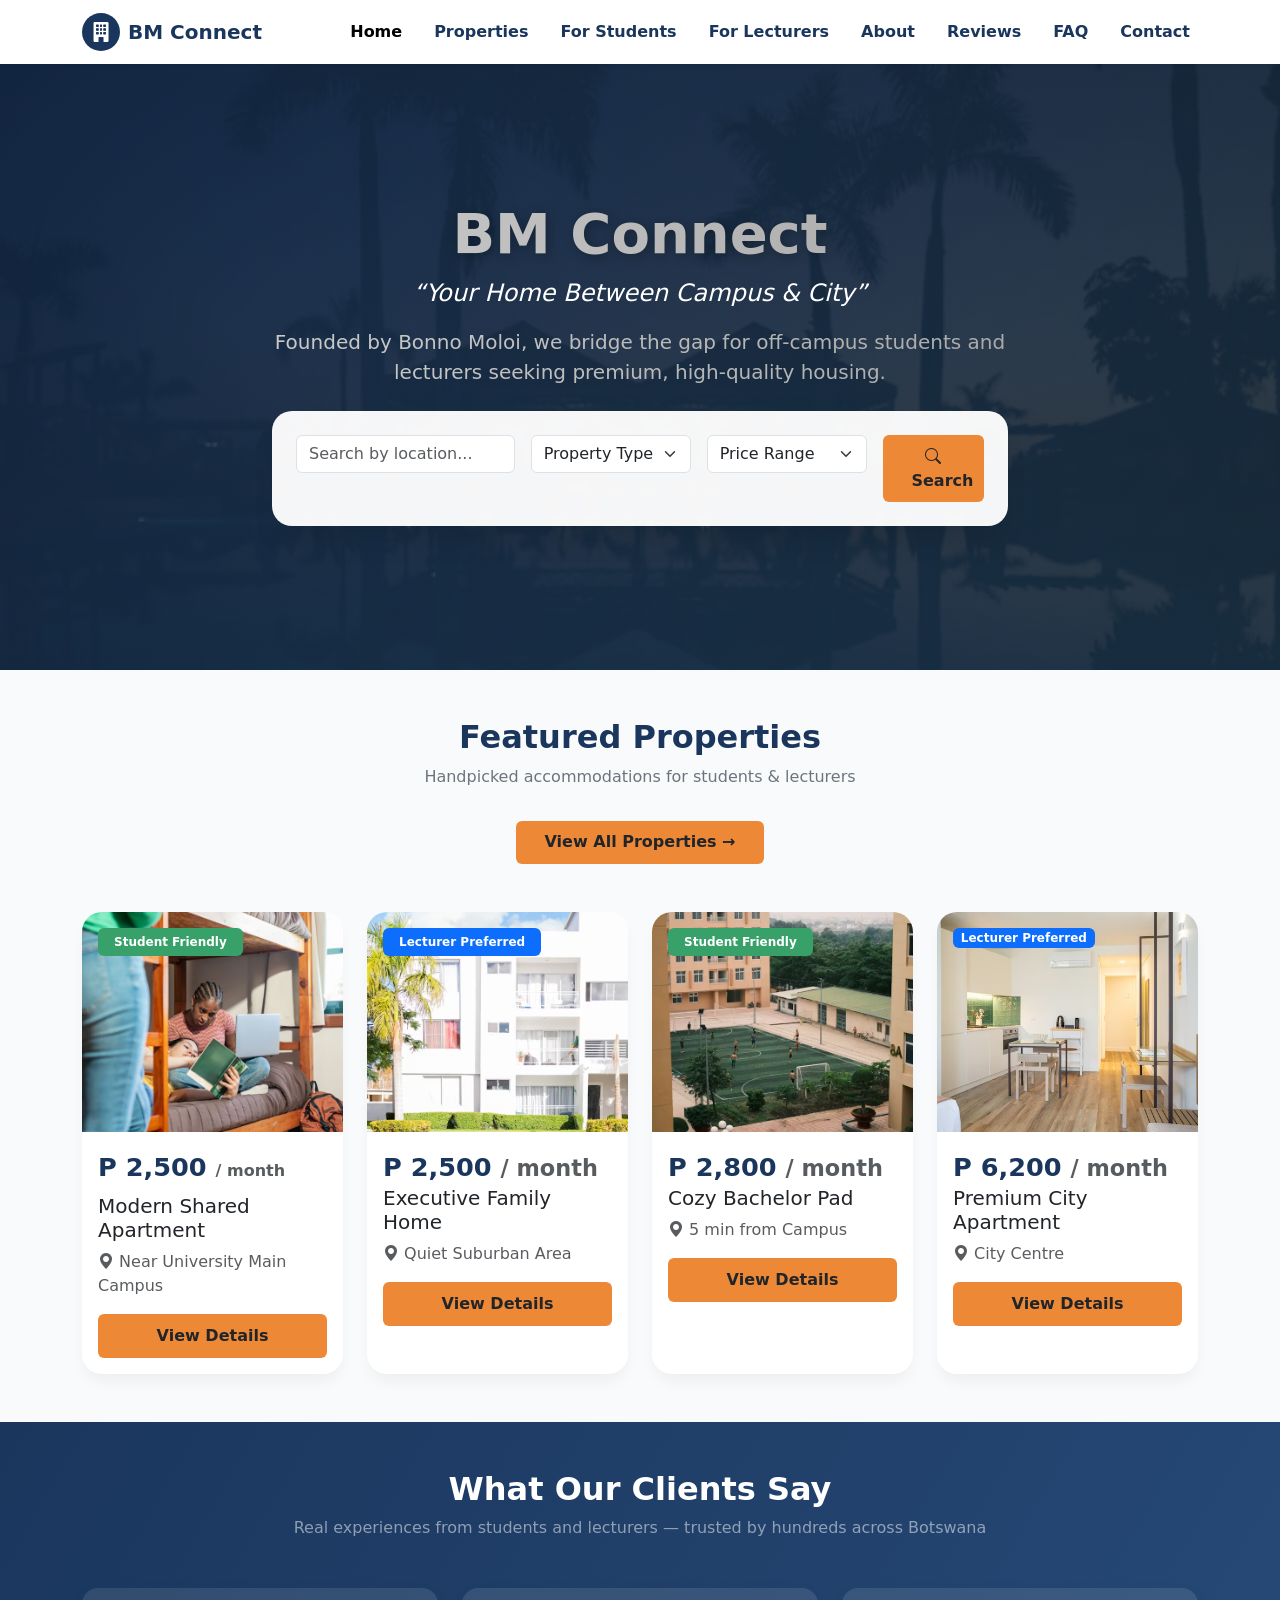
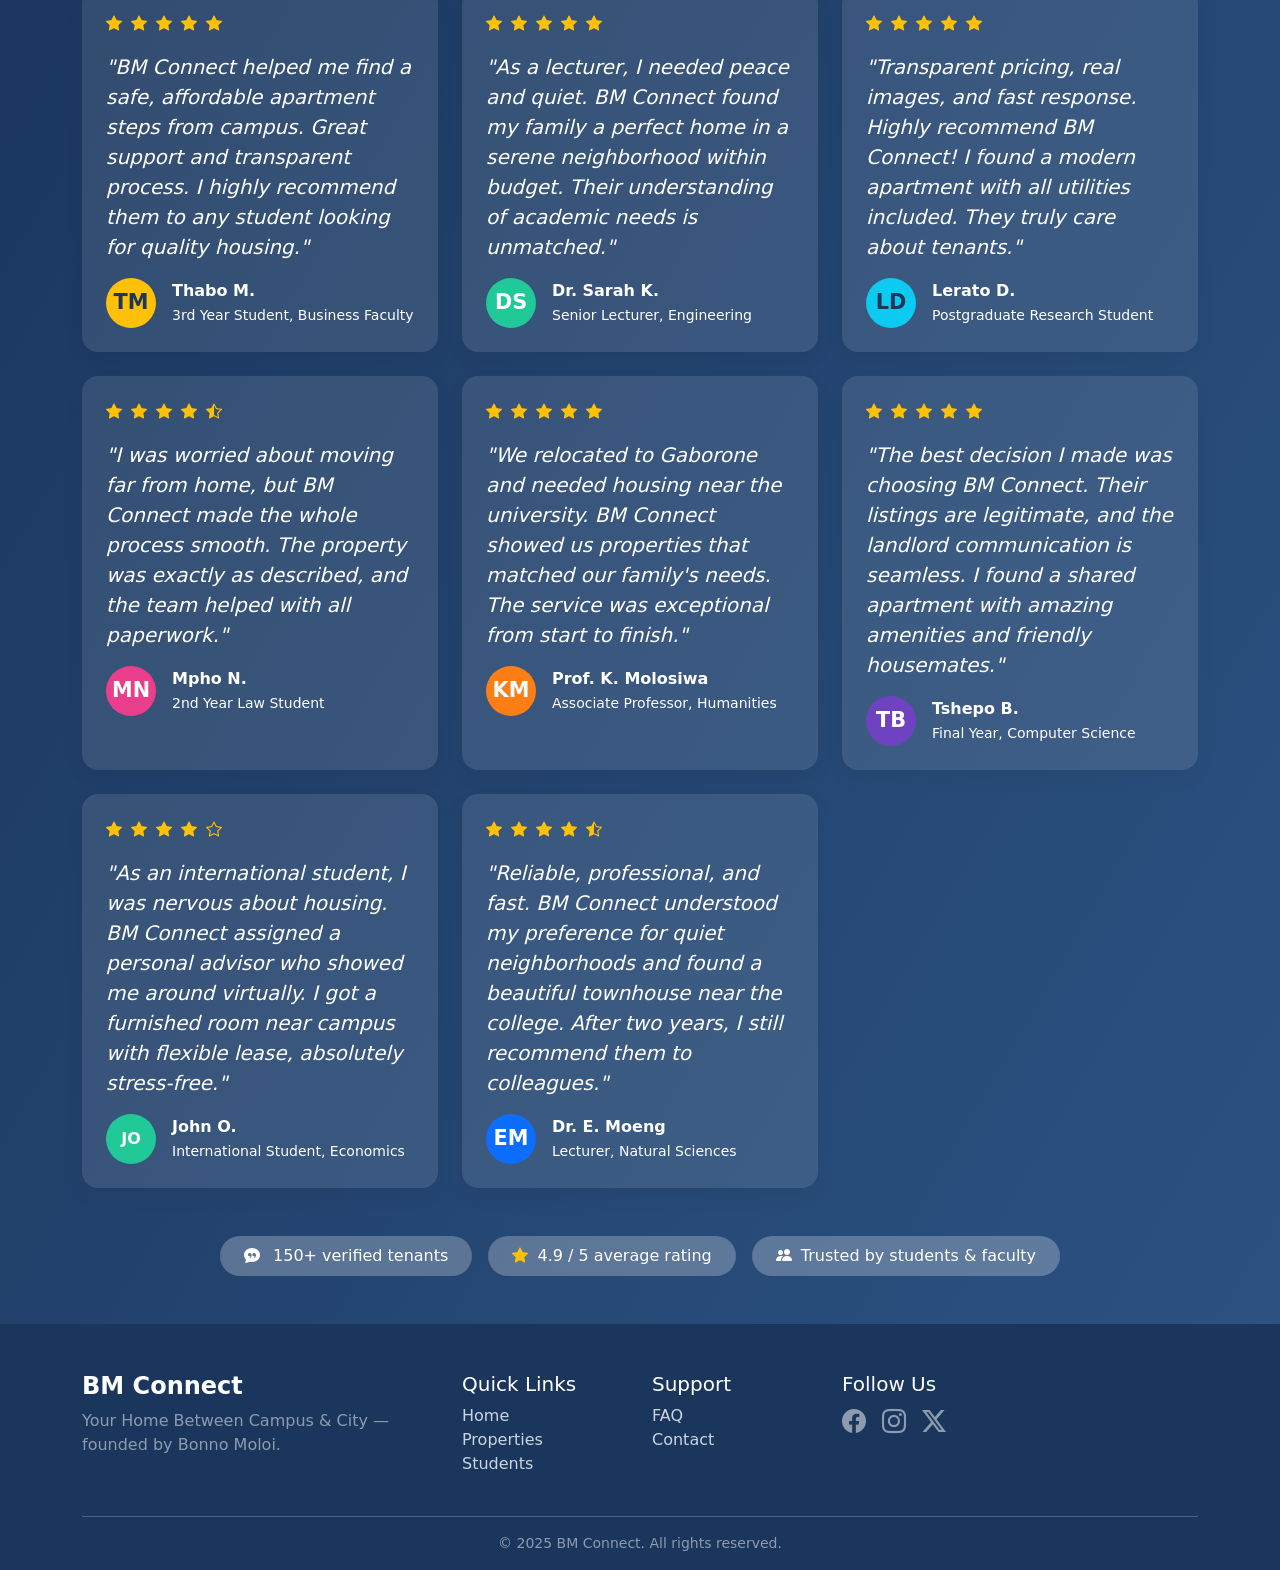
==== commit ade949eb: "Update index.html" ====
--- a/index.html
+++ b/index.html
@@ -115,7 +115,7 @@
                             <i class="bi bi-star-fill text-warning"></i>
                             <i class="bi bi-star-fill text-warning"></i>
                         </div>
-                        <p class="fs-5 fst-italic">"BM Connect helped me find a safe, affordable apartment steps from campus. Great support and transparent process — I highly recommend them to any student looking for quality housing."</p>
+                        <p class="fs-5 fst-italic">"BM Connect helped me find a safe, affordable apartment steps from campus. Great support and transparent process. I highly recommend them to any student looking for quality housing."</p>
                         <div class="d-flex align-items-center mt-3">
                             <div class="rounded-circle me-3 d-flex align-items-center justify-content-center" style="width: 50px; height: 50px; background: #ffc107; color:#1a365d; font-weight: bold; font-size:1.3rem;">TM</div>
                             <div><strong>Thabo M.</strong><br><small>3rd Year Student, Business Faculty</small></div>
@@ -217,7 +217,7 @@
                             <i class="bi bi-star-fill text-warning"></i>
                             <i class="bi bi-star text-warning"></i>
                         </div>
-                        <p class="fs-5 fst-italic">"As an international student, I was nervous about housing. BM Connect assigned a personal advisor who showed me around virtually. I got a furnished room near campus with flexible lease — absolutely stress-free."</p>
+                        <p class="fs-5 fst-italic">"As an international student, I was nervous about housing. BM Connect assigned a personal advisor who showed me around virtually. I got a furnished room near campus with flexible lease, absolutely stress-free."</p>
                         <div class="d-flex align-items-center mt-3">
                             <div class="rounded-circle me-3 d-flex align-items-center justify-content-center" style="width: 50px; height: 50px; background: #20c997; color:#fff; font-weight: bold; font-size:1rem;">JO</div>
                             <div><strong>John O.</strong><br><small>International Student, Economics</small></div>
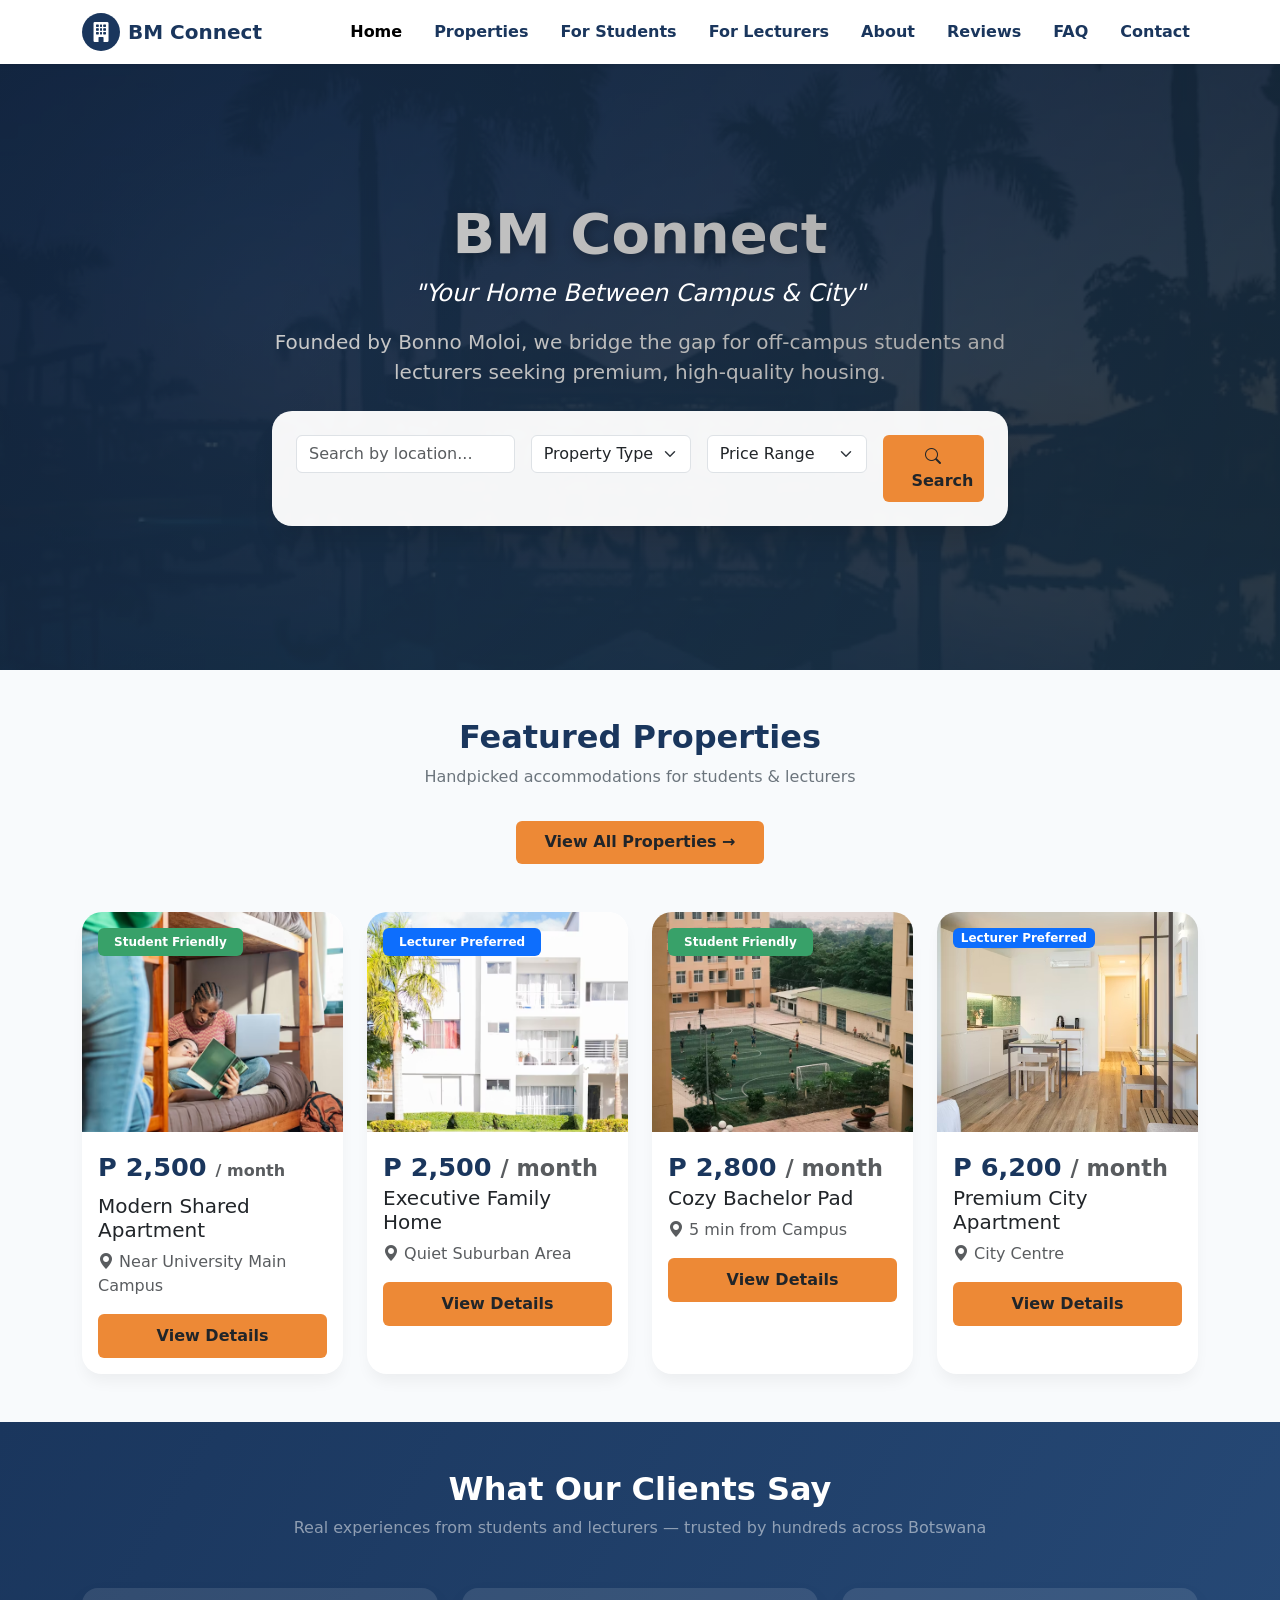
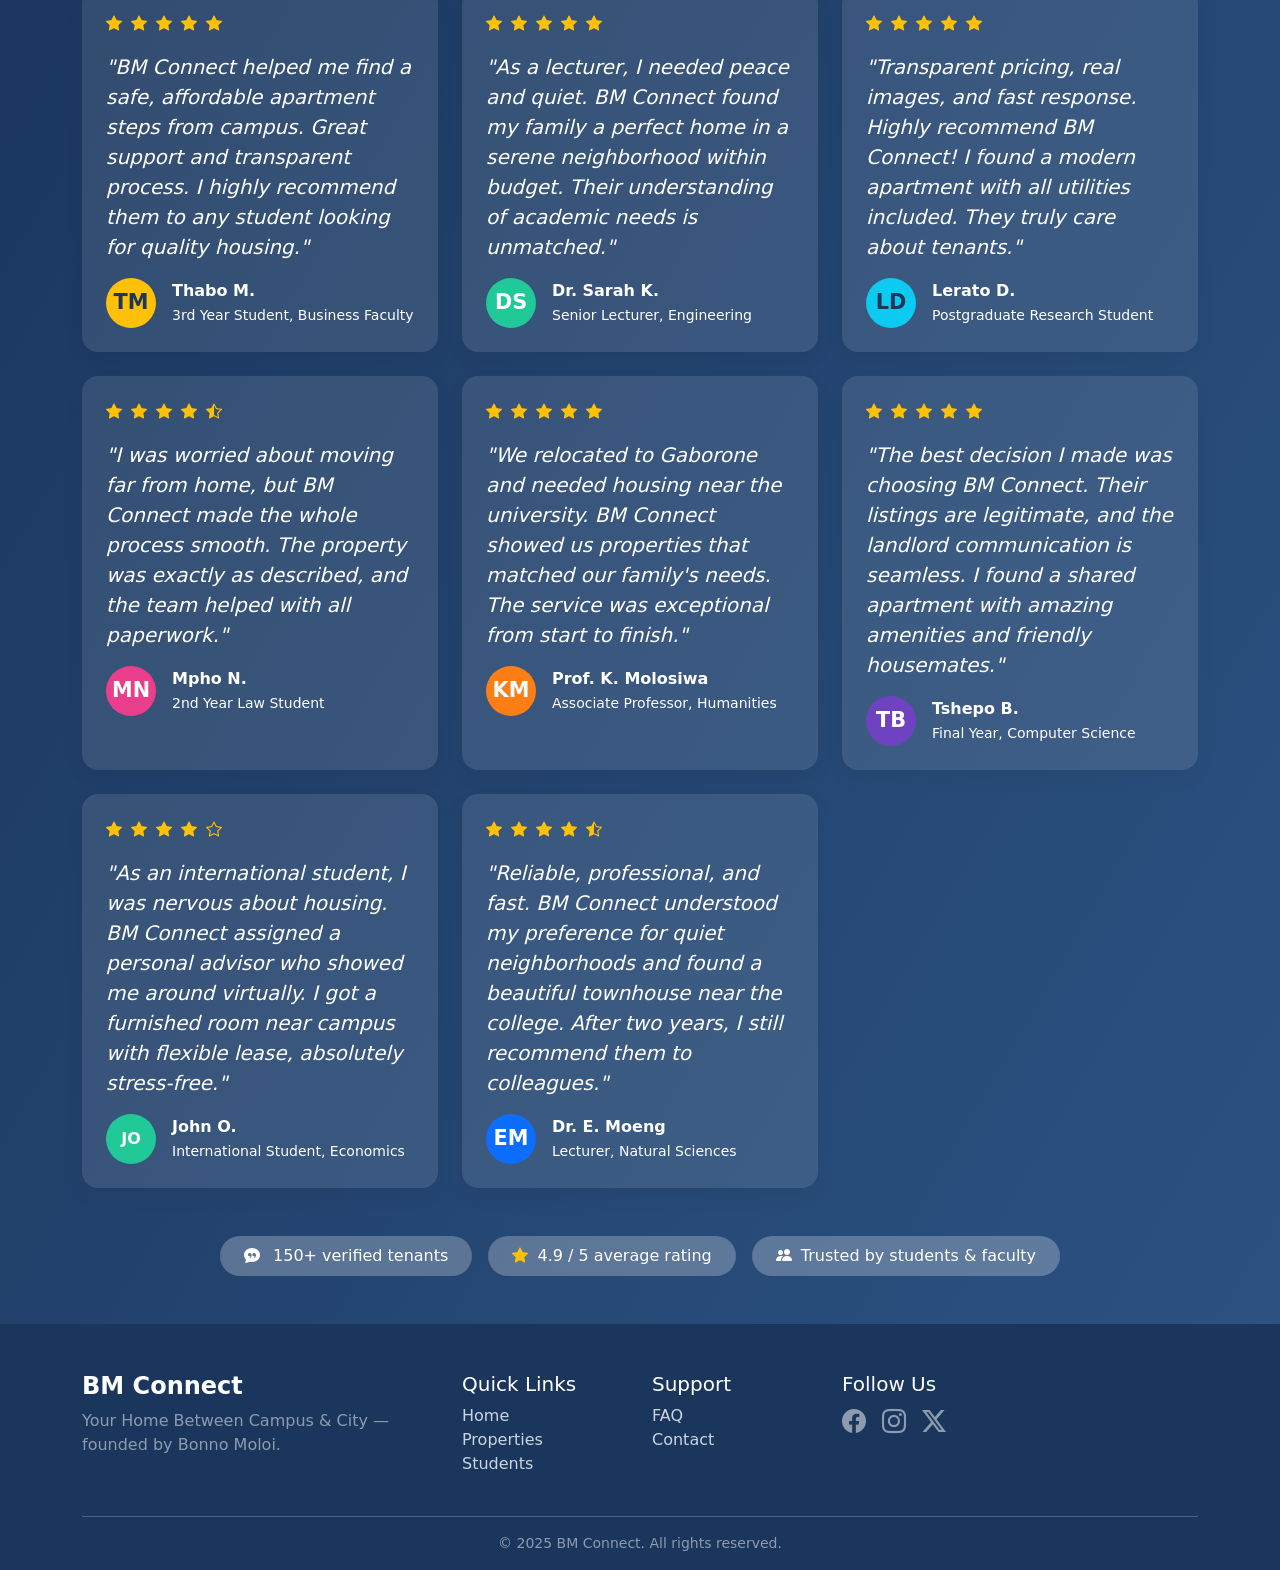
==== commit f264f492: "Update index.html" ====
--- a/index.html
+++ b/index.html
@@ -11,7 +11,7 @@
     <link rel="stylesheet" href="style.css">
 </head>
 <body>
-
+ 
     <!-- Navigation Bar -->
     <nav class="navbar navbar-expand-lg bg-white shadow-sm fixed-top py-2">
         <div class="container">
@@ -38,28 +38,28 @@
             </div>
         </div>
     </nav>
-
+ 
     <!-- Hero Section -->
     <section class="hero-section">
         <div class="container py-5">
             <div class="row justify-content-center text-center">
                 <div class="col-lg-8">
                     <h1 class="hero-title">BM Connect</h1>
-                    <p class="hero-tagline">“Your Home Between Campus & City”</p>
+                    <p class="hero-tagline">"Your Home Between Campus & City"</p>
                     <p class="lead mb-4 opacity-90">Founded by Bonno Moloi, we bridge the gap for off-campus students and lecturers seeking premium, high-quality housing.</p>
                     <div class="search-card p-4 mt-3">
                         <div class="row g-3">
-                            <div class="col-md-4"><input type="text" class="form-control" placeholder="Search by location..."></div>
-                            <div class="col-md-3"><select class="form-select"><option>Property Type</option><option>Apartment</option><option>Shared</option></select></div>
-                            <div class="col-md-3"><select class="form-select"><option>Price Range</option><option>P2,000 - 3,000</option><option>P4,000 - 7,000</option></select></div>
-                            <div class="col-md-2"><button class="btn btn-bm w-100"><i class="bi bi-search"></i> Search</button></div>
+                            <div class="col-md-4"><input type="text" id="searchLocation" class="form-control" placeholder="Search by location..."></div>
+                            <div class="col-md-3"><select id="searchType" class="form-select"><option value="">Property Type</option><option value="apartment">Apartment</option><option value="shared">Shared</option></select></div>
+                            <div class="col-md-3"><select id="searchPrice" class="form-select"><option value="">Price Range</option><option value="2000-3000">P2,000 - 3,000</option><option value="4000-7000">P4,000 - 7,000</option></select></div>
+                            <div class="col-md-2"><button class="btn btn-bm w-100" onclick="handleSearch()"><i class="bi bi-search"></i> Search</button></div>
                         </div>
                     </div>
                 </div>
             </div>
         </div>
     </section>
-
+ 
     <!-- Featured Properties Preview -->
     <section class="py-5">
         <div class="container">
@@ -96,8 +96,8 @@
             </div>
         </div>
     </section>
-
-    <!-- Reviews Section Preview - enriched with additional client reviews and authentic details -->
+ 
+    <!-- Reviews Section Preview -->
     <section id="reviews" class="py-5" style="background: linear-gradient(120deg, #1a365d, #2c5282); color: white;">
         <div class="container">
             <div class="text-center mb-5">
@@ -105,7 +105,6 @@
                 <p class="text-white-50">Real experiences from students and lecturers — trusted by hundreds across Botswana</p>
             </div>
             <div class="row g-4">
-                <!-- existing first review (enhanced with star rating) -->
                 <div class="col-md-4">
                     <div class="review-card-custom p-4 rounded-4 bg-white bg-opacity-10 h-100">
                         <div class="star-rating mb-3">
@@ -122,7 +121,6 @@
                         </div>
                     </div>
                 </div>
-                <!-- existing second review (enhanced with star rating) -->
                 <div class="col-md-4">
                     <div class="review-card-custom p-4 rounded-4 bg-white bg-opacity-10 h-100">
                         <div class="star-rating mb-3">
@@ -139,7 +137,6 @@
                         </div>
                     </div>
                 </div>
-                <!-- existing third review (enhanced with star rating) -->
                 <div class="col-md-4">
                     <div class="review-card-custom p-4 rounded-4 bg-white bg-opacity-10 h-100">
                         <div class="star-rating mb-3">
@@ -156,7 +153,6 @@
                         </div>
                     </div>
                 </div>
-                <!-- additional review 4: more student experience -->
                 <div class="col-md-4">
                     <div class="review-card-custom p-4 rounded-4 bg-white bg-opacity-10 h-100">
                         <div class="star-rating mb-3">
@@ -173,7 +169,6 @@
                         </div>
                     </div>
                 </div>
-                <!-- additional review 5: lecturer/family perspective -->
                 <div class="col-md-4">
                     <div class="review-card-custom p-4 rounded-4 bg-white bg-opacity-10 h-100">
                         <div class="star-rating mb-3">
@@ -190,7 +185,6 @@
                         </div>
                     </div>
                 </div>
-                <!-- additional review 6: student satisfaction story -->
                 <div class="col-md-4">
                     <div class="review-card-custom p-4 rounded-4 bg-white bg-opacity-10 h-100">
                         <div class="star-rating mb-3">
@@ -207,7 +201,6 @@
                         </div>
                     </div>
                 </div>
-                <!-- extra seventh review for more variety (international student) -->
                 <div class="col-md-4">
                     <div class="review-card-custom p-4 rounded-4 bg-white bg-opacity-10 h-100">
                         <div class="star-rating mb-3">
@@ -224,7 +217,6 @@
                         </div>
                     </div>
                 </div>
-                <!-- review 8: Lecturer reliability -->
                 <div class="col-md-4">
                     <div class="review-card-custom p-4 rounded-4 bg-white bg-opacity-10 h-100">
                         <div class="star-rating mb-3">
@@ -242,7 +234,6 @@
                     </div>
                 </div>
             </div>
-            <!-- extra trust element: average rating snippet (just visual, no code change apart from reviews) -->
             <div class="text-center mt-5">
                 <div class="d-flex flex-wrap justify-content-center align-items-center gap-3">
                     <div class="bg-white bg-opacity-25 rounded-pill px-4 py-2"><i class="bi bi-chat-quote-fill me-2"></i> 150+ verified tenants</div>
@@ -252,7 +243,7 @@
             </div>
         </div>
     </section>
-
+ 
     <!-- Footer -->
     <footer class="pt-5 pb-3">
         <div class="container">
@@ -265,5 +256,27 @@
             <hr class="mt-4 opacity-25"><div class="text-center text-white-50 small">© 2025 BM Connect. All rights reserved.</div>
         </div>
     </footer>
-
+ 
     <script src="https://cdn.jsdelivr.net/npm/bootstrap@5.3.0-alpha1/dist/js/bootstrap.bundle.min.js"></script>
+    <script>
+        function handleSearch() {
+            var location = document.getElementById('searchLocation').value.trim();
+            var type     = document.getElementById('searchType').value;
+            var price    = document.getElementById('searchPrice').value;
+ 
+            if (!location && !type && !price) {
+                alert('Please enter a location, property type, or price range.');
+                return;
+            }
+ 
+            var params = new URLSearchParams();
+            if (location) params.set('location', location);
+            if (type)     params.set('type', type);
+            if (price)    params.set('price', price);
+ 
+            window.location.href = 'properties.html?' + params.toString();
+        }
+    </script>
+ 
+</body>
+</html>
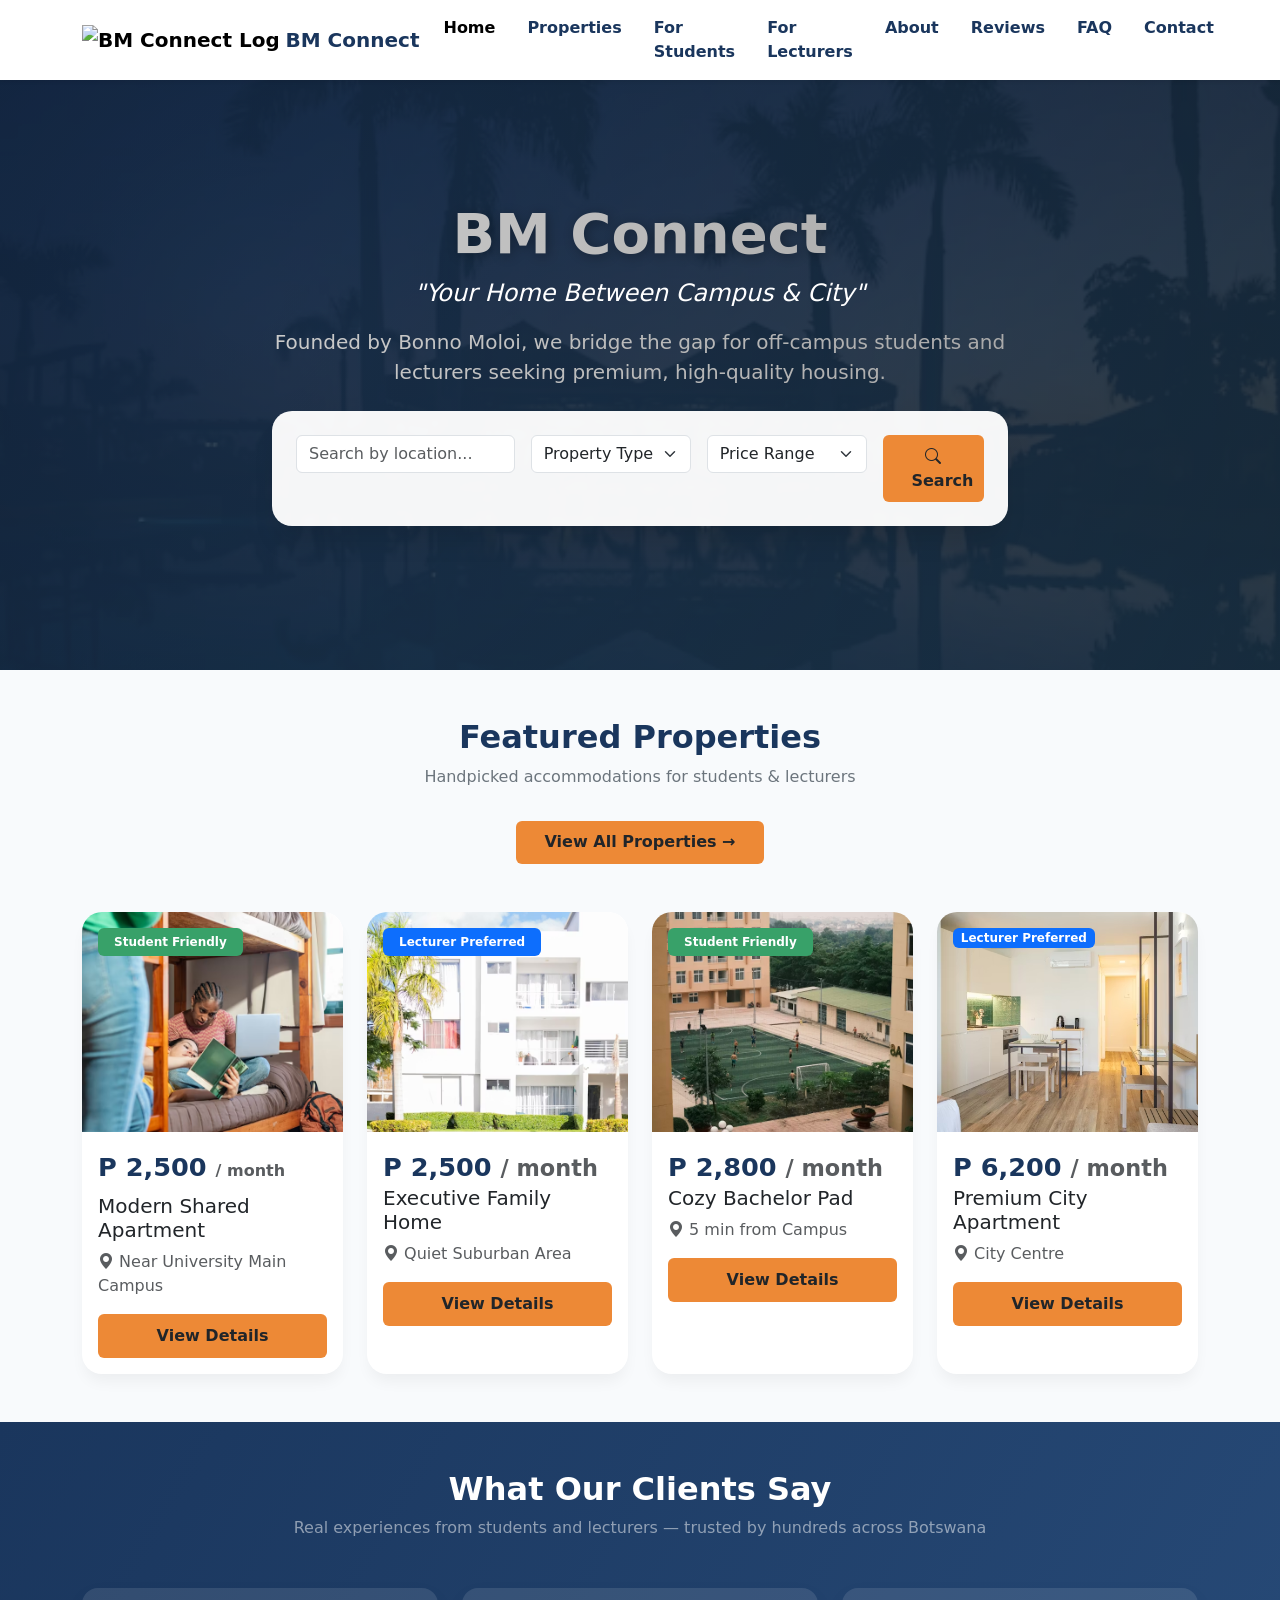
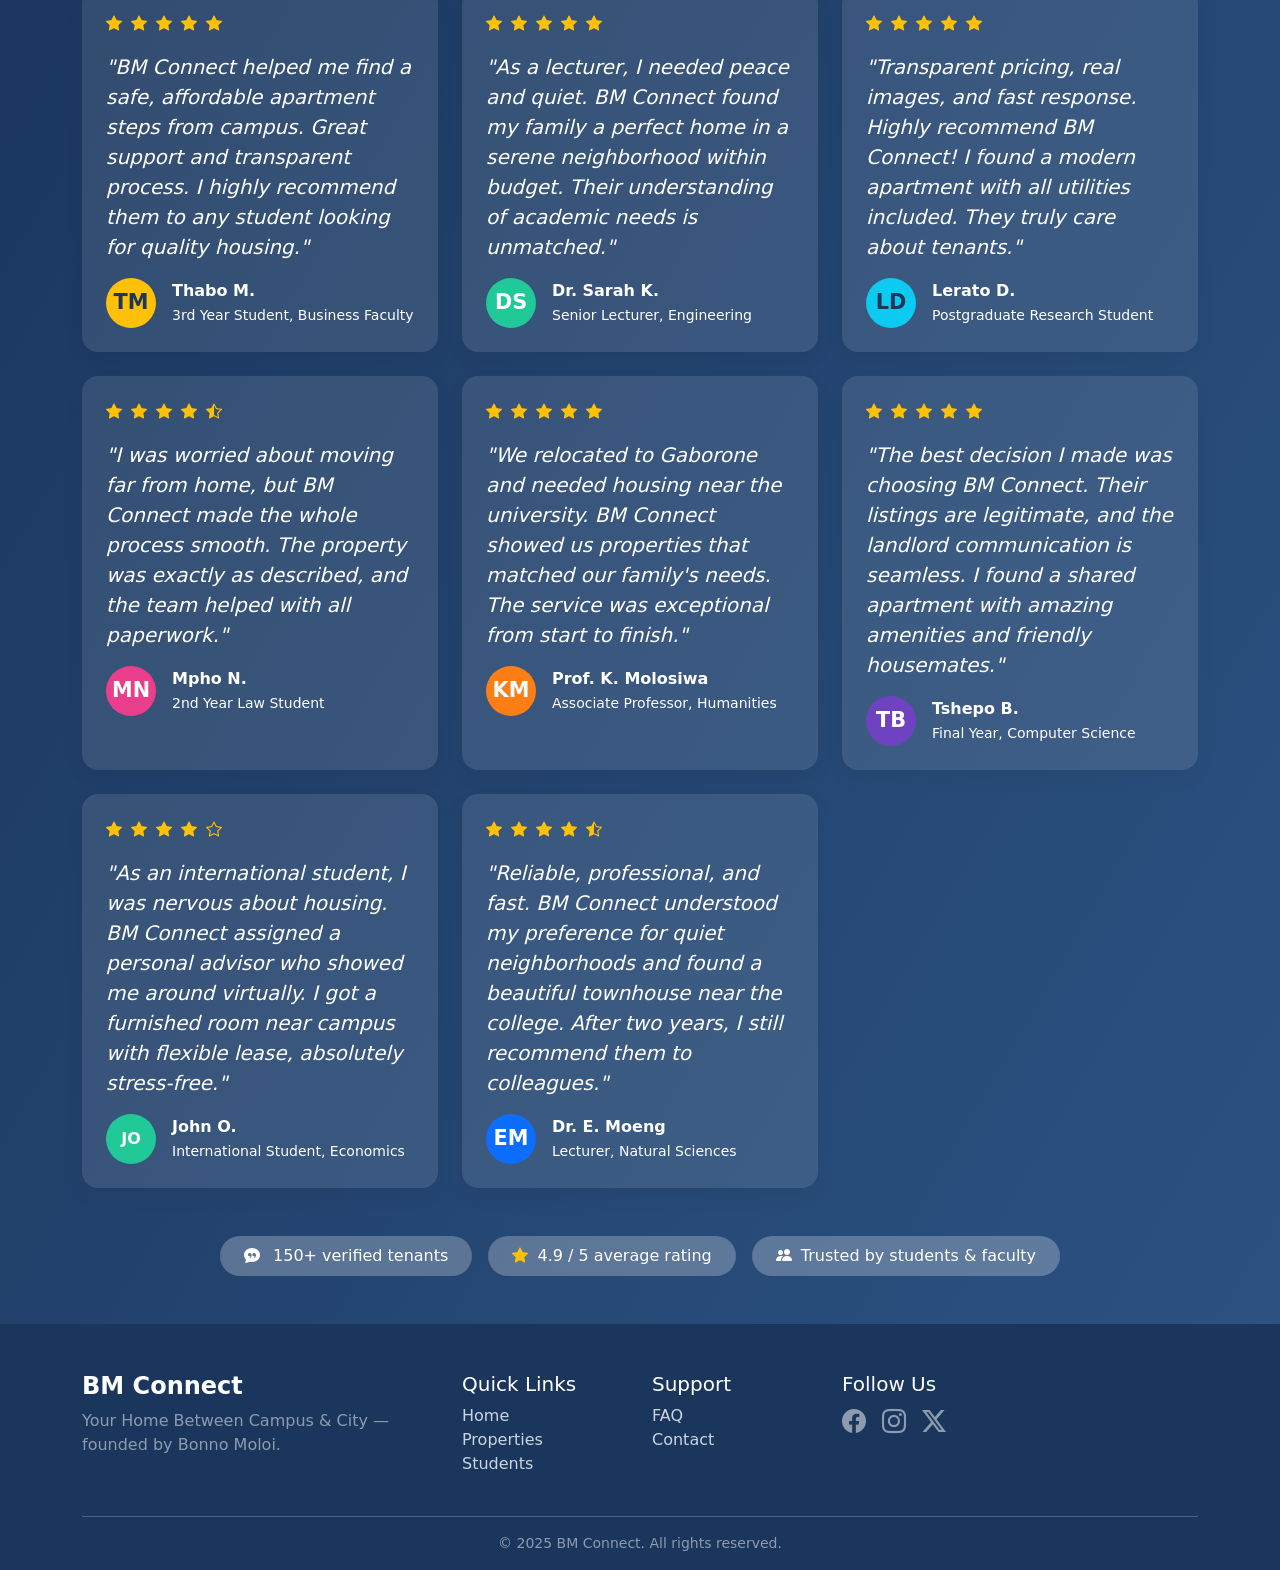
==== commit 9dc72a7b: "Update index.html" ====
--- a/index.html
+++ b/index.html
@@ -15,12 +15,10 @@
     <!-- Navigation Bar -->
     <nav class="navbar navbar-expand-lg bg-white shadow-sm fixed-top py-2">
         <div class="container">
-            <a class="navbar-brand fw-bold d-flex align-items-center" href="index.html">
-                <div class="logo-icon me-2">
-                    <i class="bi bi-building-fill text-white"></i>
-                </div>
-                <span style="color: #1a365d;">BM Connect</span>
-            </a>
+           <a class="navbar-brand fw-bold d-flex align-items-center" href="index.html">
+    <img src="images/logo.png" alt="BM Connect Logo" class="navbar-logo me-2">
+    <span style="color: #1a365d;">BM Connect</span>
+</a>
             <button class="navbar-toggler" type="button" data-bs-toggle="collapse" data-bs-target="#bmNavbar">
                 <span class="navbar-toggler-icon"></span>
             </button>
--- a/style.css
+++ b/style.css
@@ -16,22 +16,29 @@
     background-color: #f8fafc;
 }
 
-/* Navbar brand logo enhancement */
+/* Navbar brand logo */
 .navbar-brand .logo-icon {
-    background: var(--primary-dark);
-    width: 38px;
-    height: 38px;
+    width: 42px;
+    height: 42px;
     display: inline-flex;
     align-items: center;
     justify-content: center;
     border-radius: 50%;
+    overflow: hidden;
     margin-right: 8px;
     transition: var(--transition-smooth);
+    background: url('images/logo.png') center/cover no-repeat, var(--primary-dark);
+    font-size: 0;
+}
+
+.navbar-brand .logo-icon i {
+    opacity: 0;
+    width: 0;
 }
 
 .navbar-brand:hover .logo-icon {
-    transform: scale(1.05);
-    background: var(--accent-orange);
+    transform: scale(1.08);
+    box-shadow: 0 0 0 3px rgba(237, 137, 54, 0.45);
 }
 
 .nav-link {
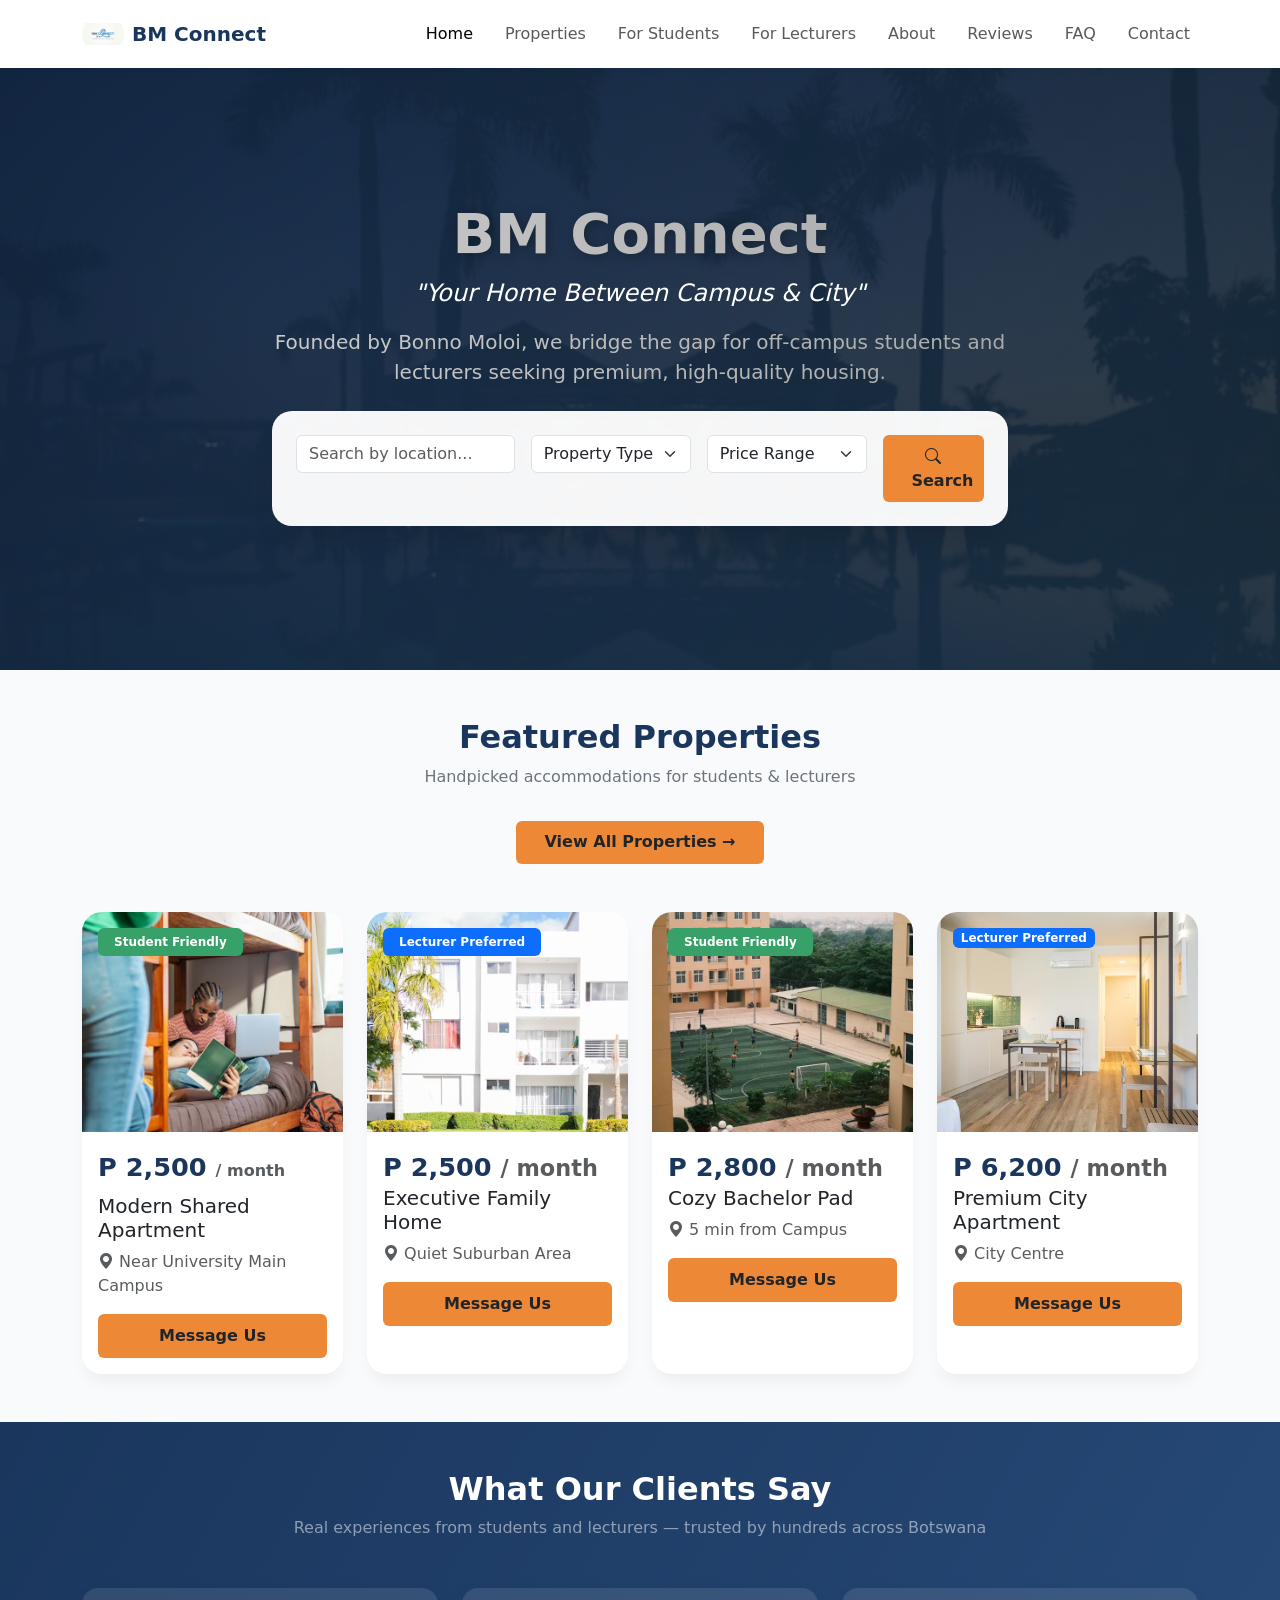
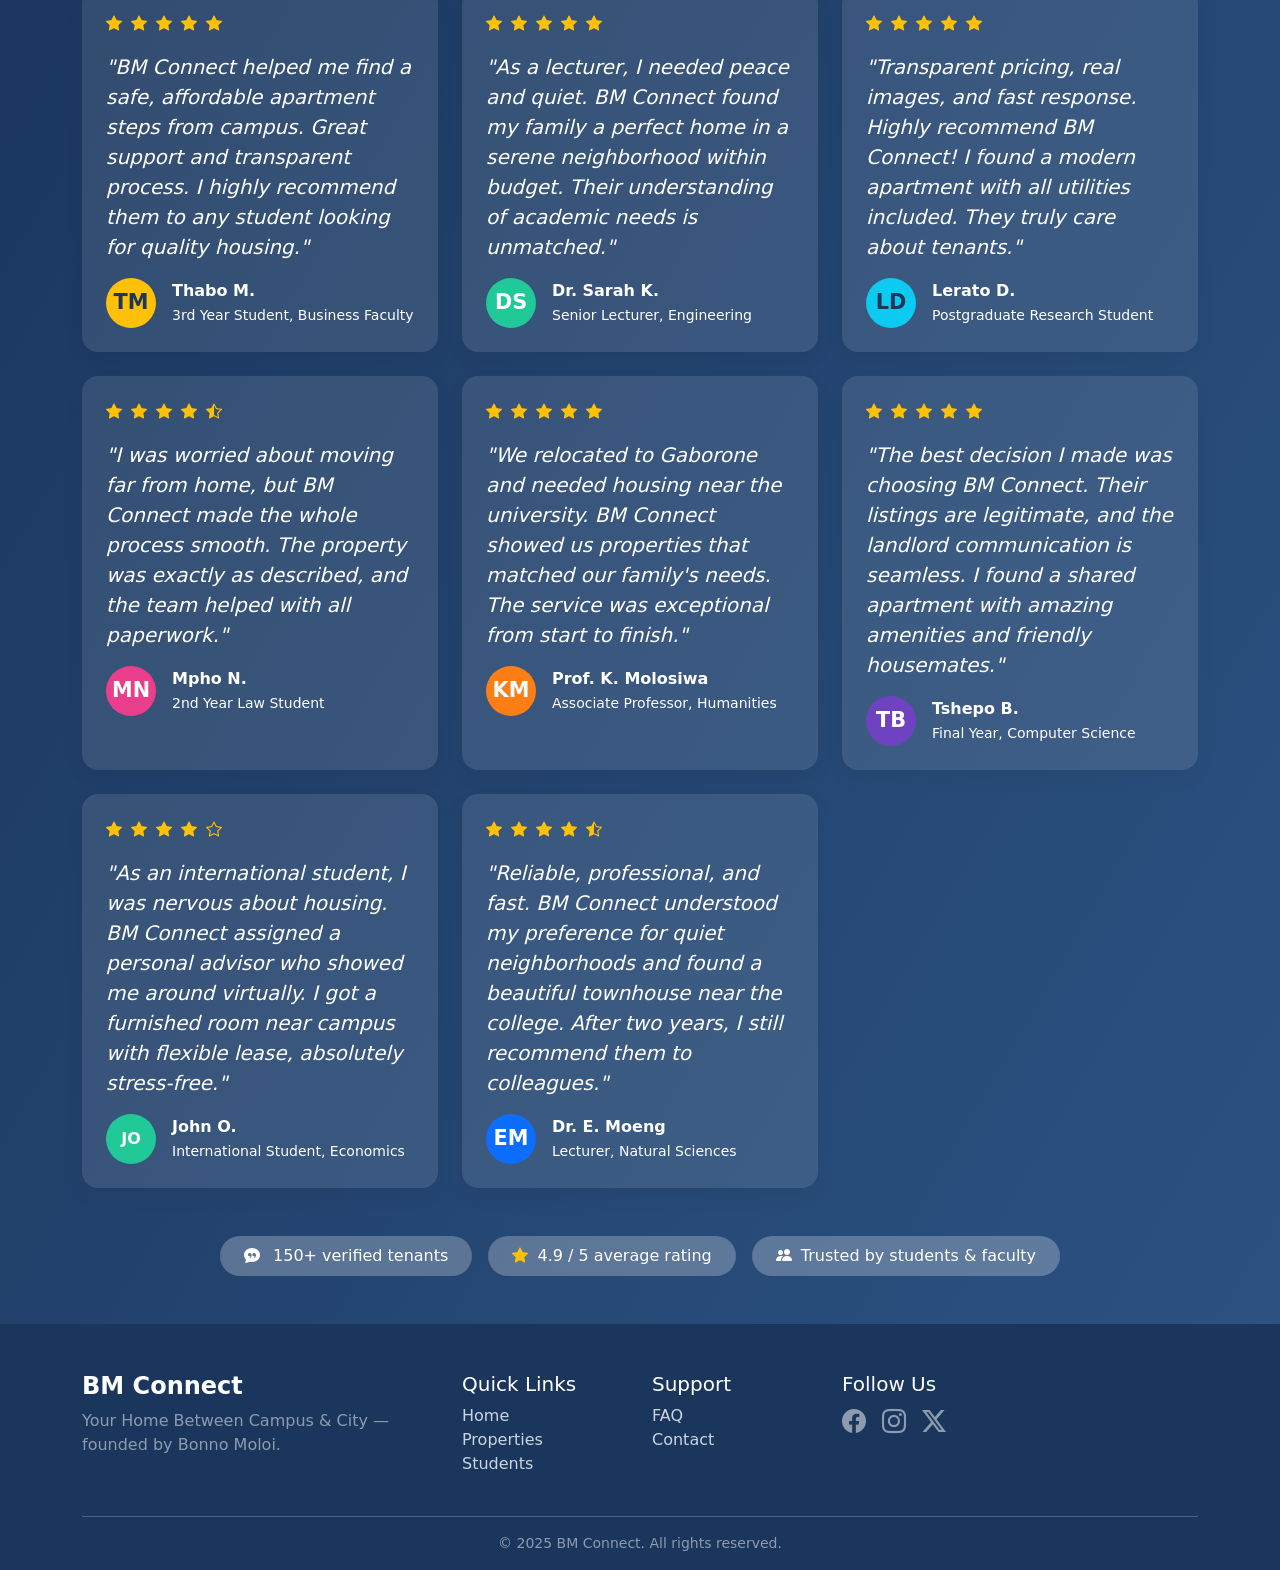
==== commit bb8df413: "Update index.html" ====
--- a/index.html
+++ b/index.html
@@ -70,25 +70,25 @@
                 <div class="col-md-6 col-lg-3">
                     <div class="property-card card h-100">
                         <div class="position-relative overflow-hidden"><img src="images/property-student-1.jpg" class="property-img card-img-top" alt="Student Apartment"><span class="badge position-absolute top-0 start-0 m-3 badge-student px-3 py-2">Student Friendly</span></div>
-                        <div class="card-body"><div class="price-tag">P 2,500 <small class="text-muted fs-6">/ month</small></div><h5 class="card-title mt-2">Modern Shared Apartment</h5><p class="card-text text-muted"><i class="bi bi-geo-alt-fill"></i> Near University Main Campus</p><a href="contact.html" class="btn btn-bm w-100">View Details</a></div>
+                        <div class="card-body"><div class="price-tag">P 2,500 <small class="text-muted fs-6">/ month</small></div><h5 class="card-title mt-2">Modern Shared Apartment</h5><p class="card-text text-muted"><i class="bi bi-geo-alt-fill"></i> Near University Main Campus</p><a href="contact.html" class="btn btn-bm w-100">Message Us</a></div>
                     </div>
                 </div>
                 <div class="col-md-6 col-lg-3">
                     <div class="property-card card h-100">
                         <div class="position-relative overflow-hidden"><img src="images/property-lecturer-1.jpg" class="property-img card-img-top" alt="Lecturer Home"><span class="badge position-absolute top-0 start-0 m-3 bg-primary px-3 py-2">Lecturer Preferred</span></div>
-                        <div class="card-body"><div class="price-tag">P 2,500 <small class="text-muted">/ month</small></div><h5 class="card-title">Executive Family Home</h5><p class="card-text text-muted"><i class="bi bi-geo-alt-fill"></i> Quiet Suburban Area</p><a href="contact.html" class="btn btn-bm w-100">View Details</a></div>
+                        <div class="card-body"><div class="price-tag">P 2,500 <small class="text-muted">/ month</small></div><h5 class="card-title">Executive Family Home</h5><p class="card-text text-muted"><i class="bi bi-geo-alt-fill"></i> Quiet Suburban Area</p><a href="contact.html" class="btn btn-bm w-100">Message Us</a></div>
                     </div>
                 </div>
                 <div class="col-md-6 col-lg-3">
                     <div class="property-card card h-100">
                         <div class="position-relative overflow-hidden"><img src="images/property-student-2.jpg" class="property-img card-img-top" alt="Bachelor Pad"><span class="badge position-absolute top-0 start-0 m-3 badge-student px-3 py-2">Student Friendly</span></div>
-                        <div class="card-body"><div class="price-tag">P 2,800 <small class="text-muted">/ month</small></div><h5 class="card-title">Cozy Bachelor Pad</h5><p class="card-text text-muted"><i class="bi bi-geo-alt-fill"></i> 5 min from Campus</p><a href="contact.html" class="btn btn-bm w-100">View Details</a></div>
+                        <div class="card-body"><div class="price-tag">P 2,800 <small class="text-muted">/ month</small></div><h5 class="card-title">Cozy Bachelor Pad</h5><p class="card-text text-muted"><i class="bi bi-geo-alt-fill"></i> 5 min from Campus</p><a href="contact.html" class="btn btn-bm w-100">Message Us</a></div>
                     </div>
                 </div>
                 <div class="col-md-6 col-lg-3">
                     <div class="property-card card h-100">
                         <div class="position-relative overflow-hidden"><img src="images/property-lecturer-2.jpg" class="property-img card-img-top" alt="Premium Apartment"><span class="badge position-absolute top-0 start-0 m-3 bg-primary">Lecturer Preferred</span></div>
-                        <div class="card-body"><div class="price-tag">P 6,200 <small class="text-muted">/ month</small></div><h5 class="card-title">Premium City Apartment</h5><p class="card-text text-muted"><i class="bi bi-geo-alt-fill"></i> City Centre</p><a href="contact.html" class="btn btn-bm w-100">View Details</a></div>
+                        <div class="card-body"><div class="price-tag">P 6,200 <small class="text-muted">/ month</small></div><h5 class="card-title">Premium City Apartment</h5><p class="card-text text-muted"><i class="bi bi-geo-alt-fill"></i> City Centre</p><a href="contact.html" class="btn btn-bm w-100">Message Us</a></div>
                     </div>
                 </div>
             </div>
--- a/style.css
+++ b/style.css
@@ -1,5 +1,5 @@
 /* style.css */
-/* CSS3 Custom Properties & additional styling beyond Bootstrap */
+/* CSS3 Custom Properties & additional styling Bootstrap */
 :root {
     --primary-dark: #1a365d;
     --primary-soft: #2c5282;
@@ -16,55 +16,18 @@
     background-color: #f8fafc;
 }
 
-/* Navbar brand logo */
-.navbar-brand .logo-icon {
+/* Navbar logo image */
+.navbar-logo {
+    height: 42px;
     width: 42px;
-    height: 42px;
-    display: inline-flex;
-    align-items: center;
-    justify-content: center;
+    object-fit: contain;
     border-radius: 50%;
-    overflow: hidden;
-    margin-right: 8px;
     transition: var(--transition-smooth);
-    background: url('images/logo.png') center/cover no-repeat, var(--primary-dark);
-    font-size: 0;
-}
-
-.navbar-brand .logo-icon i {
-    opacity: 0;
-    width: 0;
-}
-
-.navbar-brand:hover .logo-icon {
+}
+
+.navbar-logo:hover {
     transform: scale(1.08);
     box-shadow: 0 0 0 3px rgba(237, 137, 54, 0.45);
-}
-
-.nav-link {
-    font-weight: 600;
-    color: var(--primary-dark);
-    transition: var(--transition-smooth);
-    position: relative;
-}
-
-.nav-link:hover, .nav-link.active {
-    color: var(--accent-orange);
-}
-
-.nav-link::after {
-    content: '';
-    position: absolute;
-    bottom: 0;
-    left: 0;
-    width: 0;
-    height: 2px;
-    background: var(--accent-orange);
-    transition: width 0.25s ease;
-}
-
-.nav-link:hover::after {
-    width: 100%;
 }
 
 /* Hero with Background Image CSS3 */
